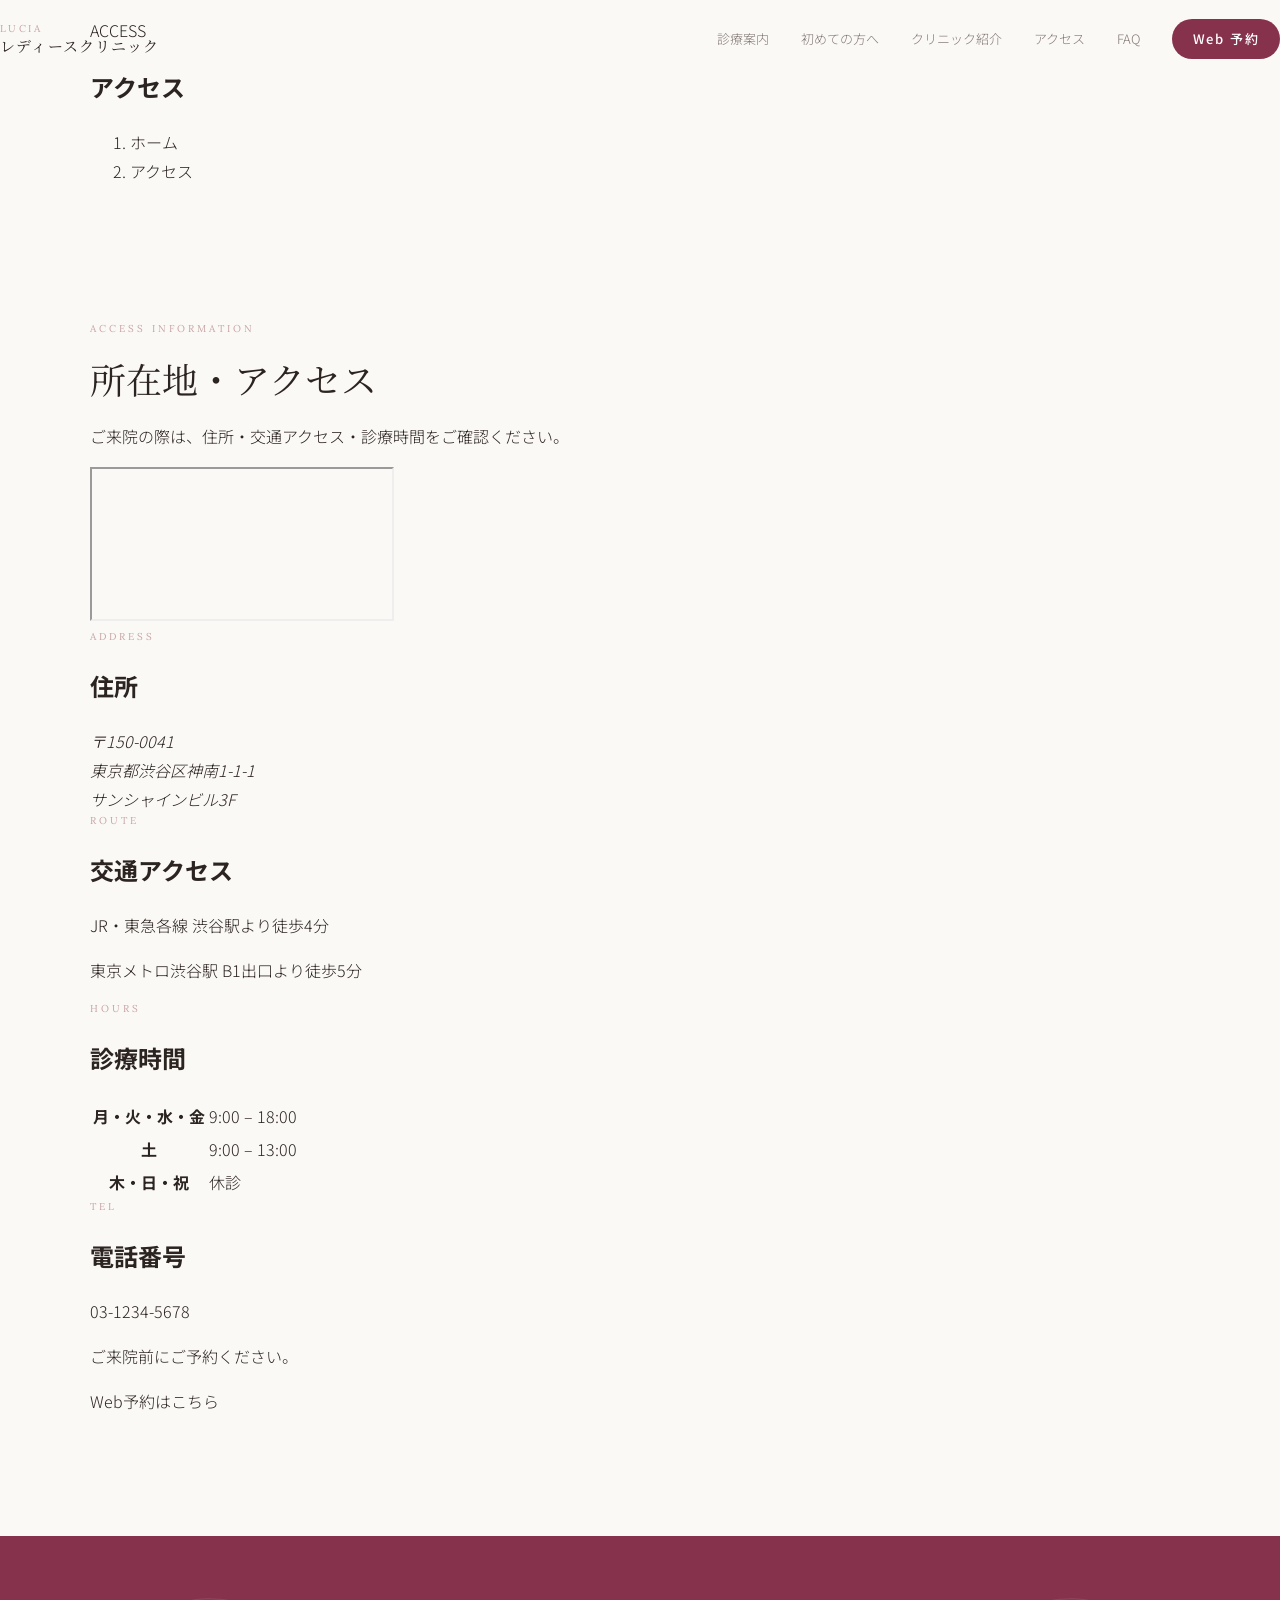
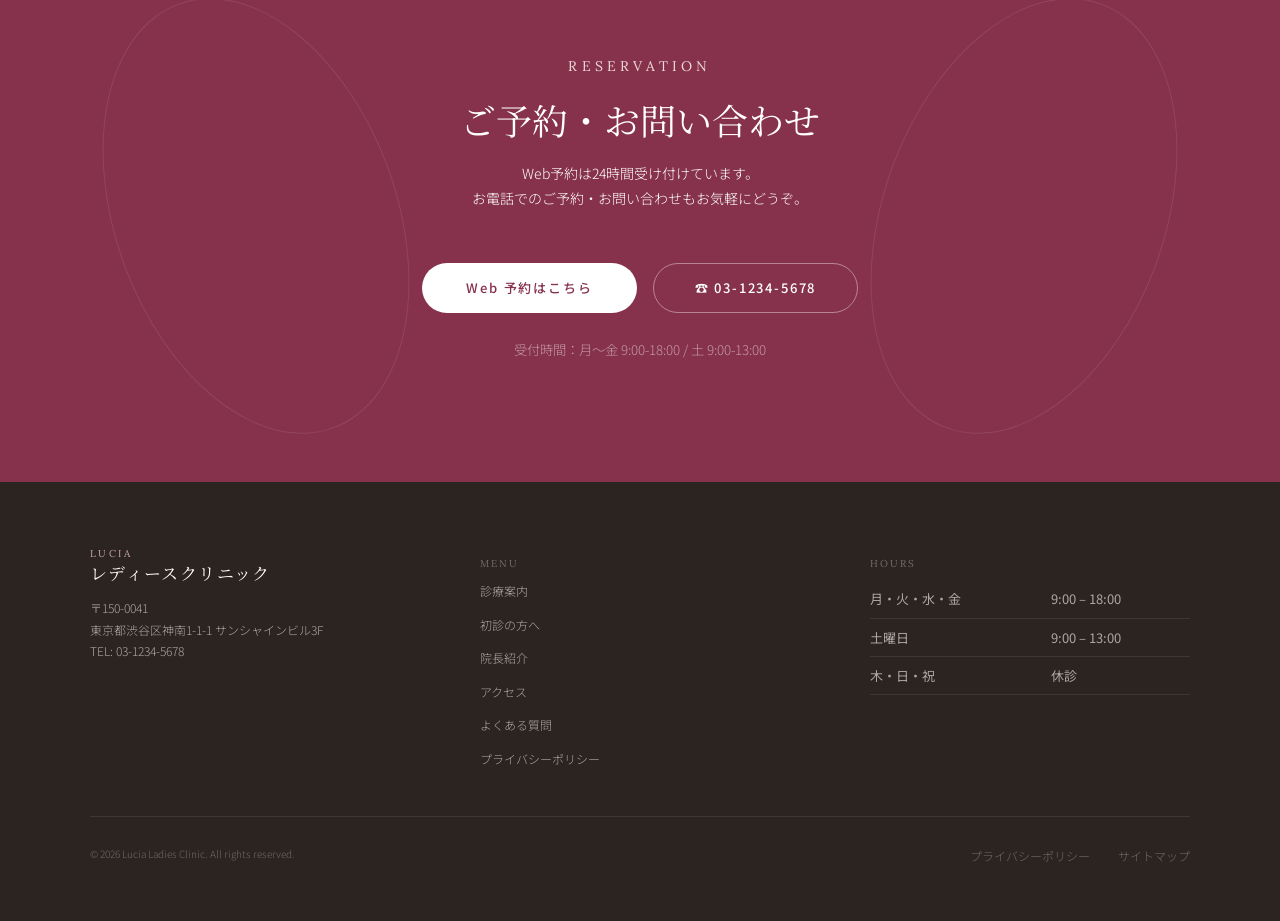
==== access.html @ c723f199 "Add files via upload" ====
<!doctype html>
<html lang="ja">
    <head>
        <meta charset="UTF-8" />
        <meta name="viewport" content="width=device-width, initial-scale=1.0" />
        <meta name="description" content="ルシア レディースクリニックの住所、交通アクセス、診療時間、電話番号のご案内です。" />
        <title>アクセス | ルシア レディースクリニック</title>
        <link rel="preconnect" href="https://fonts.googleapis.com" />
        <link rel="preconnect" href="https://fonts.gstatic.com" crossorigin />
        <link href="https://fonts.googleapis.com/css2?family=Lora:wght@400;600&family=Noto+Sans+JP:wght@300;400;500&family=Noto+Serif+JP:wght@400;600&display=swap" rel="stylesheet" />
        <link rel="stylesheet" href="assets/css/style.css" />
        <script src="assets/js/main.js" defer></script>
    </head>
    <body>
        <header class="header" id="header">
            <div class="header__inner">
                <a class="logo" href="index.html" aria-label="ルシア レディースクリニック ホーム">
                    <span class="logo__en">LUCIA</span>
                    <span class="logo__ja">レディースクリニック</span>
                </a>
                <nav class="global-nav" id="global-nav" aria-label="メインナビゲーション">
                    <a class="global-nav__link" href="services.html">診療案内</a>
                    <a class="global-nav__link" href="first-visit.html">初めての方へ</a>
                    <a class="global-nav__link" href="clinic.html">クリニック紹介</a>
                    <a class="global-nav__link" href="access.html" aria-current="page">アクセス</a>
                    <a class="global-nav__link" href="index.html#faq">FAQ</a>
                    <a class="global-nav__reservation button button--small" href="index.html#reservation">Web 予約</a>
                </nav>
                <button class="menu-button" type="button" aria-controls="global-nav" aria-expanded="false" aria-label="メニューを開く">
                    <span class="menu-button__line"></span>
                    <span class="menu-button__line"></span>
                    <span class="menu-button__line"></span>
                </button>
            </div>
        </header>

        <main>
            <section class="page-kv">
                <div class="page-kv__inner container">
                    <p class="page-kv__en">ACCESS</p>
                    <span class="page-kv__line" aria-hidden="true"></span>
                    <h1 class="page-kv__title">アクセス</h1>
                </div>
                <div class="container">
                    <nav class="breadcrumb page-kv__breadcrumb" aria-label="パンくずリスト">
                        <ol class="breadcrumb__list">
                            <li class="breadcrumb__item"><a class="breadcrumb__link" href="index.html">ホーム</a></li>
                            <li class="breadcrumb__item" aria-current="page">アクセス</li>
                        </ol>
                    </nav>
                </div>
            </section>

            <section class="section">
                <div class="container">
                    <div class="access-page__intro reveal">
                        <p class="eyebrow">ACCESS INFORMATION</p>
                        <h2 class="section-title">所在地・アクセス</h2>
                        <p class="access-page__lead">ご来院の際は、住所・交通アクセス・診療時間をご確認ください。</p>
                    </div>

                    <div class="access-page__map reveal">
                        <iframe class="access-page__frame" title="ルシア レディースクリニック周辺地図" src="https://www.openstreetmap.org/export/embed.html?bbox=139.695%2C35.658%2C139.712%2C35.668&amp;layer=mapnik&amp;marker=35.663%2C139.703" loading="lazy"></iframe>
                    </div>

                    <div class="access-page__details">
                        <section class="access-page__block access-page__address-block">
                            <p class="eyebrow">ADDRESS</p>
                            <h2 class="access-page__heading">住所</h2>
                            <address class="access-page__address">〒150-0041<br />東京都渋谷区神南1-1-1<br />サンシャインビル3F</address>
                        </section>

                        <section class="access-page__block access-page__route-block">
                            <p class="eyebrow">ROUTE</p>
                            <h2 class="access-page__heading">交通アクセス</h2>
                            <p class="access-page__text">JR・東急各線 渋谷駅より徒歩4分</p>
                            <p class="access-page__text">東京メトロ渋谷駅 B1出口より徒歩5分</p>
                        </section>

                        <section class="access-page__block access-page__hours-block">
                            <p class="eyebrow">HOURS</p>
                            <h2 class="access-page__heading">診療時間</h2>
                            <table class="access-page__hours-table">
                                <tbody>
                                    <tr class="access-page__hours-row">
                                        <th class="access-page__hours-label" scope="row">月・火・水・金</th>
                                        <td class="access-page__hours-time">9:00 – 18:00</td>
                                    </tr>
                                    <tr class="access-page__hours-row">
                                        <th class="access-page__hours-label" scope="row">土</th>
                                        <td class="access-page__hours-time">9:00 – 13:00</td>
                                    </tr>
                                    <tr class="access-page__hours-row">
                                        <th class="access-page__hours-label" scope="row">木・日・祝</th>
                                        <td class="access-page__hours-time access-page__hours-time--closed">休診</td>
                                    </tr>
                                </tbody>
                            </table>
                        </section>

                        <section class="access-page__block access-page__tel-block">
                            <p class="eyebrow">TEL</p>
                            <h2 class="access-page__heading">電話番号</h2>
                            <a class="access-page__tel-link" href="tel:0312345678">03-1234-5678</a>
                        </section>
                    </div>

                    <div class="access-page__reserve">
                        <p class="access-page__reserve-text">ご来院前にご予約ください。</p>
                        <a class="access-page__reserve-link" href="index.html#reservation">Web予約はこちら</a>
                    </div>
                </div>
            </section>

            <section class="reservation section" id="reservation">
                <div class="container">
                    <p class="eyebrow">RESERVATION</p>
                    <h2 class="section-title">ご予約・お問い合わせ</h2>
                    <p>Web予約は24時間受け付けています。<br />お電話でのご予約・お問い合わせもお気軽にどうぞ。</p>
                    <div>
                        <a class="button button--white" href="#">Web 予約はこちら</a>
                        <a class="button button--ghost" href="tel:0312345678">☎ 03-1234-5678</a>
                    </div>
                    <small>受付時間：月〜金 9:00-18:00 / 土 9:00-13:00</small>
                </div>
            </section>
        </main>

        <footer class="footer">
            <div class="container footer__grid">
                <div>
                    <a class="logo logo--footer" href="index.html"><span class="logo__en">LUCIA</span><span class="logo__ja">レディースクリニック</span></a>
                    <p>〒150-0041<br />東京都渋谷区神南1-1-1 サンシャインビル3F<br />TEL: 03-1234-5678</p>
                </div>
                <div>
                    <p class="footer__label">MENU</p>
                    <nav>
                        <a href="services.html">診療案内</a>
                        <a href="index.html#first-visit">初診の方へ</a>
                        <a href="index.html#doctor">院長紹介</a>
                        <a href="index.html#access">アクセス</a>
                        <a href="index.html#faq">よくある質問</a>
                        <a href="#">プライバシーポリシー</a>
                    </nav>
                </div>
                <div>
                    <p class="footer__label">HOURS</p>
                    <table>
                        <tr>
                            <th>月・火・水・金</th>
                            <td>9:00 – 18:00</td>
                        </tr>
                        <tr>
                            <th>土曜日</th>
                            <td>9:00 – 13:00</td>
                        </tr>
                        <tr>
                            <th>木・日・祝</th>
                            <td>休診</td>
                        </tr>
                    </table>
                </div>
            </div>
            <div class="container footer__bottom">
                <small>© 2026 Lucia Ladies Clinic. All rights reserved.</small>
                <div>
                    <a href="#">プライバシーポリシー</a>
                    <a href="#">サイトマップ</a>
                </div>
            </div>
        </footer>
        <a class="mobile-reservation" href="index.html#reservation">Web 予約する</a>
    </body>
</html>
---- assets/css/style.css ----
@charset "UTF-8";
* {
    box-sizing: border-box;
}

html {
    scroll-behavior: smooth;
    scroll-padding-top: 80px;
}

body {
    margin: 0;
    background: #faf9f6;
    color: #2c2421;
    font-family: "Noto Sans JP", sans-serif;
    font-weight: 300;
    line-height: 1.8;
    -webkit-font-smoothing: antialiased;
}

body.menu-open {
    overflow: hidden;
}

a {
    color: inherit;
    text-decoration: none;
}

img {
    display: block;
    max-width: 100%;
}

button {
    font: inherit;
}

.container {
    width: min(1100px, 100% - 48px);
    margin: auto;
}

.container--narrow {
    max-width: 720px;
}

.section {
    padding: 120px 0;
}

.section--ivory {
    background: #f2ede4;
}

.section--pink {
    background: #edd9d9;
}

.eyebrow {
    margin: 0 0 16px;
    color: #c9a4a4;
    font:
        400 10px/1.5 Lora,
        serif;
    letter-spacing: 0.3em;
}

.section-title {
    margin: 0;
    font:
        400 36px/1.5 "Noto Serif JP",
        serif;
}

.section-title--small {
    font-size: 22px;
}

.section-heading {
    text-align: center;
    margin-bottom: 64px;
}

.section-heading > p:last-child {
    margin: 14px 0 0;
    color: #837874;
    font-size: 14px;
}

.divider {
    display: block;
    width: 40px;
    height: 1px;
    margin: 25px 0;
    background: #c9a4a4;
}

.button {
    display: inline-flex;
    min-width: 136px;
    min-height: 50px;
    align-items: center;
    justify-content: center;
    border-radius: 999px;
    background: #87324d;
    color: #fff;
    font-size: 13px;
    font-weight: 500;
    letter-spacing: 0.14em;
    transition: 0.3s;
}

.button:hover {
    transform: translateY(-2px);
    filter: brightness(0.9);
}

.button--small {
    min-width: 108px;
    min-height: 40px;
}

.button--outline {
    border: 1px solid #aaa;
    background: rgba(250, 249, 246, 0.72);
    color: #2c2421;
}

.reveal {
    opacity: 0;
    transform: translateY(30px);
    transition:
        opacity 0.8s,
        transform 0.8s;
}

.reveal.is-visible {
    opacity: 1;
    transform: none;
}

.header {
    position: fixed;
    z-index: 100;
    top: 0;
    width: 100%;
    transition: 0.35s;
}

.header.is-scrolled {
    background: rgba(250, 249, 246, 0.96);
    box-shadow: 0 2px 20px rgba(44, 36, 33, 0.0705882353);
}

.header__inner {
    height: 78px;
    display: flex;
    align-items: center;
    justify-content: space-between;
}

.logo {
    display: flex;
    flex-direction: column;
    line-height: 1.2;
}

.logo__en {
    color: #c9a4a4;
    font:
        10px Lora,
        serif;
    letter-spacing: 0.24em;
}

.logo__ja {
    font:
        15px "Noto Serif JP",
        serif;
    letter-spacing: 0.08em;
}

.global-nav {
    display: flex;
    align-items: center;
    gap: 32px;
    font-size: 13px;
    color: #837874;
}

.global-nav > a:not(.button) {
    position: relative;
}

.global-nav > a:not(.button):after {
    content: "";
    position: absolute;
    left: 0;
    bottom: -5px;
    width: 0;
    height: 1px;
    background: #c9a4a4;
    transition: 0.3s;
}

.global-nav > a:hover:after {
    width: 100%;
}

.menu-button {
    display: none;
    border: 0;
    background: none;
    padding: 10px;
}

.menu-button span {
    display: block;
    width: 20px;
    height: 1px;
    margin: 5px;
    background: #2c2421;
    transition: 0.3s;
}

.hero {
    position: relative;
    height: 100vh;
    min-height: 690px;
    overflow: hidden;
}

.hero__image,
.hero__image img,
.hero__shade {
    position: absolute;
    inset: 0;
    width: 100%;
    height: 100%;
}

.hero__image img {
    object-fit: cover;
}

.hero__shade {
    background: linear-gradient(
        105deg,
        rgba(250, 249, 246, 0.98) 0,
        rgba(250, 249, 246, 0.91) 29%,
        rgba(250, 249, 246, 0.5) 58%,
        transparent 80%
    );
}

.hero__content {
    position: relative;
    height: 100%;
    display: flex;
    flex-direction: column;
    justify-content: center;
    align-items: flex-start;
}

.hero h1 {
    margin: 10px 0 24px;
    font:
        400 50px/1.5 "Noto Serif JP",
        serif;
    letter-spacing: 0.04em;
}

.hero h1 em {
    color: #87324d;
    font-style: normal;
}

.hero__lead {
    color: #837874;
    font-size: 14px;
}

.hero__actions {
    display: flex;
    gap: 16px;
    margin-top: 38px;
}

.hero__scroll {
    position: absolute;
    bottom: 28px;
    left: 50%;
    font:
        9px Lora,
        serif;
    letter-spacing: 0.2em;
}

.hero__scroll span {
    display: block;
    width: 14px;
    height: 28px;
    margin: 8px auto 0;
    border: 1px solid #c9a4a4;
    border-radius: 10px;
}

.hero__scroll span:before {
    content: "";
    display: block;
    width: 3px;
    height: 6px;
    margin: 4px auto;
    background: #c9a4a4;
    border-radius: 4px;
    animation: scroll 1.8s infinite;
}

@keyframes scroll {
    50% {
        transform: translateY(10px);
    }
}
.news {
    padding: 48px 0;
    background: #f2ede4;
}

.news__inner {
    display: grid;
    grid-template-columns: 140px 1fr;
    gap: 40px;
}

.news__list {
    margin: 0;
    padding: 0;
    list-style: none;
}

.news__list li {
    display: grid;
    grid-template-columns: 70px 72px 1fr;
    gap: 12px;
    align-items: center;
    padding: 13px 0;
    border-bottom: 1px solid #ded8d0;
    font-size: 14px;
}

.news__list li:last-child {
    border: 0;
}

.news__list time {
    font: 11px Lora;
    color: #837874;
}

.news__list span {
    border: 1px solid #c9a4a4;
    border-radius: 20px;
    color: #c9a4a4;
    text-align: center;
    font-size: 11px;
}

.concept__grid,
.doctor__grid {
    display: grid;
    grid-template-columns: 1fr 1fr;
    gap: 80px;
    align-items: center;
}

.concept__visual {
    position: relative;
}

.concept__visual img {
    width: 100%;
    height: 520px;
    object-fit: cover;
    border-radius: 0 24px 24px 0;
}

.concept__visual > p {
    position: absolute;
    left: -30px;
    bottom: -18px;
    margin: 0;
    padding: 22px;
    background: #fff;
    border-radius: 18px;
    box-shadow: 0 18px 35px rgba(44, 36, 33, 0.0862745098);
    font-family: "Noto Serif JP", serif;
}

.concept__body > p:not(.eyebrow):not(.concept__message),
.doctor__body > p {
    color: #837874;
    font-size: 14px;
    line-height: 2;
}

.concept__message {
    margin-top: 35px;
    color: #837874;
    font-size: 12px;
}

.card-grid {
    display: grid;
    grid-template-columns: repeat(3, 1fr);
    gap: 18px;
}

.concern-card,
.service-card {
    padding: 26px;
    border-radius: 16px;
    background: #fff;
}

.concern-card h3,
.service-card h3,
.feature-card h3 {
    margin: 0 0 8px;
    font:
        400 16px "Noto Serif JP",
        serif;
}

.concern-card h3:before {
    content: "•";
    margin-right: 16px;
    color: #c9a4a4;
}

.concern-card p,
.service-card p,
.feature-card p {
    margin: 0;
    color: #837874;
    font-size: 13px;
    line-height: 1.75;
}

.service-card {
    min-height: 250px;
    padding: 30px;
    background: #f2ede4;
    transition: 0.3s;
}

.service-card:hover {
    transform: translateY(-6px);
    box-shadow: 0 16px 35px rgba(44, 36, 33, 0.0705882353);
}

.service-card > b {
    display: block;
    margin-bottom: 20px;
    color: #c9a4a4;
    font-size: 30px;
    font-weight: 400;
}

.service-card a {
    display: inline-block;
    margin-top: 18px;
    color: #c9a4a4;
    font-size: 13px;
}

.steps {
    display: grid;
    grid-template-columns: repeat(4, 1fr);
    gap: 24px;
    padding: 0;
    list-style: none;
    text-align: center;
}

.steps li {
    position: relative;
}

.steps li:not(:last-child):after {
    content: "";
    position: absolute;
    top: 48px;
    left: 66%;
    width: 75%;
    height: 1px;
    background: #d7bebe;
}

.steps span {
    position: relative;
    z-index: 1;
    display: flex;
    width: 96px;
    height: 96px;
    margin: auto;
    border-radius: 50%;
    background: #fff;
    box-shadow: 0 10px 25px rgba(125, 51, 73, 0.062745098);
    align-items: center;
    justify-content: center;
    flex-direction: column;
    font:
        24px Lora,
        serif;
}

.steps span small {
    color: #c9a4a4;
    font-size: 10px;
    letter-spacing: 0.2em;
}

.steps h3 {
    font:
        400 16px "Noto Serif JP",
        serif;
}

.steps p {
    color: #837874;
    font-size: 12px;
}

.belongings {
    margin-top: 54px;
    padding: 28px 32px;
    border-radius: 16px;
    background: #fff;
}

.belongings h3 {
    font:
        400 15px "Noto Serif JP",
        serif;
}

.belongings ul {
    display: grid;
    grid-template-columns: repeat(3, 1fr);
    padding: 0;
    list-style: none;
    color: #837874;
    font-size: 13px;
}

.belongings li:before {
    content: "•";
    margin-right: 8px;
    color: #91aa7d;
}

.doctor__grid {
    grid-template-columns: 1fr 1fr;
}

.doctor__visual {
    position: relative;
}

.doctor__visual:after {
    content: "";
    position: absolute;
    z-index: -1;
    right: -16px;
    bottom: -16px;
    width: 95px;
    height: 95px;
    background: #d0dac8;
    border-radius: 16px;
}

.doctor__visual img {
    width: 100%;
    height: 610px;
    object-fit: cover;
    object-position: center;
    border-radius: 22px;
}

.doctor__name {
    margin-top: 34px !important;
    color: #2c2421 !important;
    font-family: "Noto Serif JP", serif;
}

.doctor__name small {
    display: block;
    margin-top: 5px;
    color: #837874;
    font:
        11px/1.8 "Noto Sans JP",
        sans-serif;
}

.features__grid {
    display: grid;
    grid-template-columns: repeat(4, 1fr);
    gap: 20px;
}

.feature-card {
    padding: 28px 26px;
    border-radius: 16px;
}

.feature-card--1 {
    background: #edd9d9;
}

.feature-card--2 {
    background: #d0dac8;
}

.feature-card--3 {
    background: #f5f1e9;
}

.feature-card--4 {
    background: #e4e1dc;
}

.feature-card > b {
    display: flex;
    width: 48px;
    height: 48px;
    margin-bottom: 18px;
    align-items: center;
    justify-content: center;
    border-radius: 12px;
    background: #fff;
    color: #7a5c50;
    font-size: 30px;
}

.gallery {
    display: grid;
    grid-template-columns: repeat(3, 1fr);
    gap: 12px;
    margin-top: 48px;
}

.gallery img {
    width: 100%;
    height: 180px;
    object-fit: cover;
    border-radius: 16px;
}

.access__grid {
    display: grid;
    grid-template-columns: 3fr 2fr;
    gap: 50px;
}

.access iframe {
    width: 100%;
    height: 410px;
    border: 0;
    border-radius: 16px;
}

.access dl {
    margin: 0;
}

.access dt {
    margin: 0 0 6px;
    color: #c9a4a4;
    font:
        10px Lora,
        serif;
    letter-spacing: 0.24em;
}

.access dd {
    margin: 0 0 24px;
    font:
        14px/1.7 "Noto Serif JP",
        serif;
}

.access table,
.footer table {
    width: 100%;
    border-collapse: collapse;
}

.access th,
.access td,
.footer th,
.footer td {
    padding: 7px 0;
    border-bottom: 1px solid #ded8d0;
    text-align: left;
    font-weight: 400;
}

.faq__list {
    display: grid;
    gap: 12px;
}

.faq-item {
    overflow: hidden;
    border-radius: 15px;
    background: #fff;
}

.faq-item h3 {
    margin: 0;
}

.faq-item button {
    width: 100%;
    padding: 22px 24px;
    border: 0;
    background: none;
    display: flex;
    justify-content: space-between;
    text-align: left;
    cursor: pointer;
    font:
        400 15px "Noto Serif JP",
        serif;
}

.faq-item button i,
.faq-item__answer i {
    margin-right: 18px;
    color: #c9a4a4;
    font:
        11px Lora,
        serif;
}

.faq-item button[aria-expanded="true"] b {
    transform: rotate(180deg);
}

.faq-item__answer p {
    margin: 0;
    padding: 0 24px 22px;
    color: #837874;
    font-size: 13px;
}

.reservation {
    position: relative;
    overflow: hidden;
    background: #87324d;
    color: #fff;
    text-align: center;
}

.reservation:before,
.reservation:after {
    content: "";
    position: absolute;
    width: 280px;
    height: 450px;
    border: 1px solid rgba(255, 255, 255, 0.0941176471);
    border-radius: 50%;
    transform: rotate(-20deg);
    left: 9%;
    top: 10%;
}

.reservation:after {
    left: auto;
    right: 9%;
    transform: rotate(20deg);
}

.reservation .eyebrow {
    color: #edd9d9;
}

.reservation p {
    font-size: 14px;
}

.reservation .button {
    margin: 38px 6px 25px;
}

.button--white {
    background: #fff;
    color: #87324d;
    min-width: 215px;
}

.button--ghost {
    border: 1px solid rgba(255, 255, 255, 0.4);
    background: transparent;
    min-width: 205px;
}

.reservation small {
    display: block;
    color: rgba(255, 255, 255, 0.5019607843);
}

.footer {
    padding: 65px 0 0;
    background: #2c2421;
    color: rgba(255, 255, 255, 0.6);
    font-size: 12px;
}

.logo--footer .logo__ja {
    color: #fff;
    font-size: 17px;
}

.footer__grid {
    display: grid;
    grid-template-columns: 1fr 1fr 1fr;
    gap: 70px;
}

.footer__label {
    color: rgba(255, 255, 255, 0.3333333333);
    font:
        10px Lora,
        serif;
    letter-spacing: 0.2em;
}

.footer nav {
    display: flex;
    flex-direction: column;
    gap: 12px;
}

.footer table {
    font-size: 13px;
}

.footer th,
.footer td {
    border-color: rgba(255, 255, 255, 0.0823529412);
}

.footer__bottom {
    display: flex;
    margin-top: 46px;
    padding: 28px 0 55px;
    border-top: 1px solid rgba(255, 255, 255, 0.0823529412);
    justify-content: space-between;
    color: rgba(255, 255, 255, 0.3137254902);
}

.footer__bottom a {
    margin-left: 25px;
}

.mobile-reservation {
    display: none;
}

@media (max-width: 767px) {
    html {
        scroll-padding-top: 48px;
    }
    .container {
        width: calc(100% - 34px);
    }
    .section {
        padding: 72px 0;
    }
    .section-title {
        font-size: 25px;
    }
    .section-heading {
        margin-bottom: 42px;
    }
    .section-heading > p:last-child {
        font-size: 12px;
    }
    .header {
        background: rgba(250, 249, 246, 0.96);
    }
    .header__inner {
        width: 100%;
        height: 48px;
        padding: 0 17px;
    }
    .logo__en {
        font-size: 7px;
    }
    .logo__ja {
        font-size: 12px;
    }
    .menu-button {
        display: block;
    }
    .menu-button[aria-expanded="true"] span:first-child {
        transform: translateY(6px) rotate(45deg);
    }
    .menu-button[aria-expanded="true"] span:nth-child(2) {
        opacity: 0;
    }
    .menu-button[aria-expanded="true"] span:last-child {
        transform: translateY(-6px) rotate(-45deg);
    }
    .global-nav {
        position: fixed;
        inset: 48px 0 0;
        display: flex;
        padding: 25px;
        background: #faf9f6;
        flex-direction: column;
        align-items: stretch;
        gap: 0;
        transform: translateX(100%);
        transition: 0.35s;
    }
    .global-nav.is-open {
        transform: none;
    }
    .global-nav a {
        padding: 13px;
        border-bottom: 1px solid #eee;
    }
    .global-nav .button {
        margin-top: 15px;
    }
    .hero {
        height: 584px;
        min-height: 0;
    }
    .hero__image img {
        object-position: 57% center;
    }
    .hero__shade {
        background: linear-gradient(
            100deg,
            rgba(250, 249, 246, 0.84),
            rgba(250, 249, 246, 0.05)
        );
    }
    .hero__content {
        padding-top: 65px;
        justify-content: center;
    }
    .hero .eyebrow {
        font-size: 8px;
        white-space: nowrap;
    }
    .hero h1 {
        margin: 9px 0 35px;
        font-size: 27px;
        line-height: 1.5;
    }
    .hero__lead {
        max-width: 220px;
        font-size: 10px;
    }
    .hero__actions {
        gap: 10px;
        margin-top: 28px;
    }
    .hero__actions .button {
        min-width: 100px;
        min-height: 40px;
        font-size: 11px;
    }
    .hero__scroll {
        bottom: 10px;
    }
    .news {
        padding: 0 0 40px;
    }
    .news__inner {
        display: block;
        width: 100%;
        padding: 10px 18px 0;
    }
    .news .eyebrow {
        display: none;
    }
    .news__list li {
        grid-template-columns: 1fr;
        gap: 4px;
        padding: 12px 0;
    }
    .news__list span {
        width: 100%;
        text-align: left;
        padding-left: 10px;
    }
    .news__list a {
        font-size: 11px;
    }
    .concept__grid,
    .doctor__grid {
        display: flex;
        gap: 48px;
        flex-direction: column;
    }
    .concept__visual img {
        height: 270px;
        border-radius: 0 16px 16px 0;
    }
    .concept__visual > p {
        left: -12px;
        bottom: -18px;
        padding: 15px;
        font-size: 11px;
    }
    .concept__body > p:not(.eyebrow):not(.concept__message),
    .doctor__body > p {
        font-size: 11px;
    }
    .card-grid,
    .features__grid {
        grid-template-columns: 1fr;
    }
    .concern-card {
        padding: 22px 20px;
    }
    .concern-card h3 {
        font-size: 14px;
    }
    .concern-card p,
    .service-card p,
    .feature-card p {
        font-size: 11px;
    }
    .service-card {
        min-height: 0;
        padding: 28px 22px;
    }
    .steps {
        grid-template-columns: 1fr;
        gap: 36px;
    }
    .steps li:not(:last-child):after {
        display: none;
    }
    .belongings {
        padding: 20px;
    }
    .belongings ul {
        display: block;
    }
    .belongings li {
        margin: 8px 0;
    }
    .doctor__grid {
        flex-direction: column-reverse;
    }
    .doctor__visual img {
        height: 330px;
        object-position: center 15%;
    }
    .doctor__visual:after {
        right: -8px;
        bottom: -8px;
        width: 65px;
        height: 65px;
    }
    .feature-card {
        padding: 22px;
    }
    .gallery {
        gap: 8px;
    }
    .gallery img {
        height: 56px;
        border-radius: 10px;
    }
    .access__grid {
        grid-template-columns: 1fr;
        gap: 26px;
    }
    .access iframe {
        height: 180px;
    }
    .access dd {
        font-size: 12px;
    }
    .faq-item button {
        padding: 16px;
        font-size: 11px;
    }
    .reservation {
        padding: 70px 0;
    }
    .reservation .section-title {
        font-size: 24px;
    }
    .reservation p {
        font-size: 11px;
    }
    .reservation .button {
        display: flex;
        width: 100%;
        margin: 10px 0;
    }
    .reservation small {
        margin-top: 20px;
        font-size: 9px;
    }
    .footer {
        padding-top: 45px;
    }
    .footer__grid {
        grid-template-columns: 1fr;
        gap: 28px;
    }
    .footer__bottom {
        align-items: center;
        flex-direction: column;
        text-align: center;
        padding-bottom: 70px;
    }
    .footer__bottom a {
        margin: 0 8px;
    }
    .mobile-reservation {
        position: fixed;
        z-index: 120;
        bottom: 0;
        left: 0;
        right: 0;
        display: flex;
        height: 38px;
        align-items: center;
        justify-content: center;
        background: #87324d;
        color: #fff;
        font-size: 11px;
        font-weight: 500;
        letter-spacing: 0.16em;
    }
}
@media (prefers-reduced-motion: reduce) {
    html {
        scroll-behavior: auto;
    }
    .reveal {
        opacity: 1;
        transform: none;
        transition: none;
    }
    * {
        animation: none !important;
    }
} /*# sourceMappingURL=style.css.map */
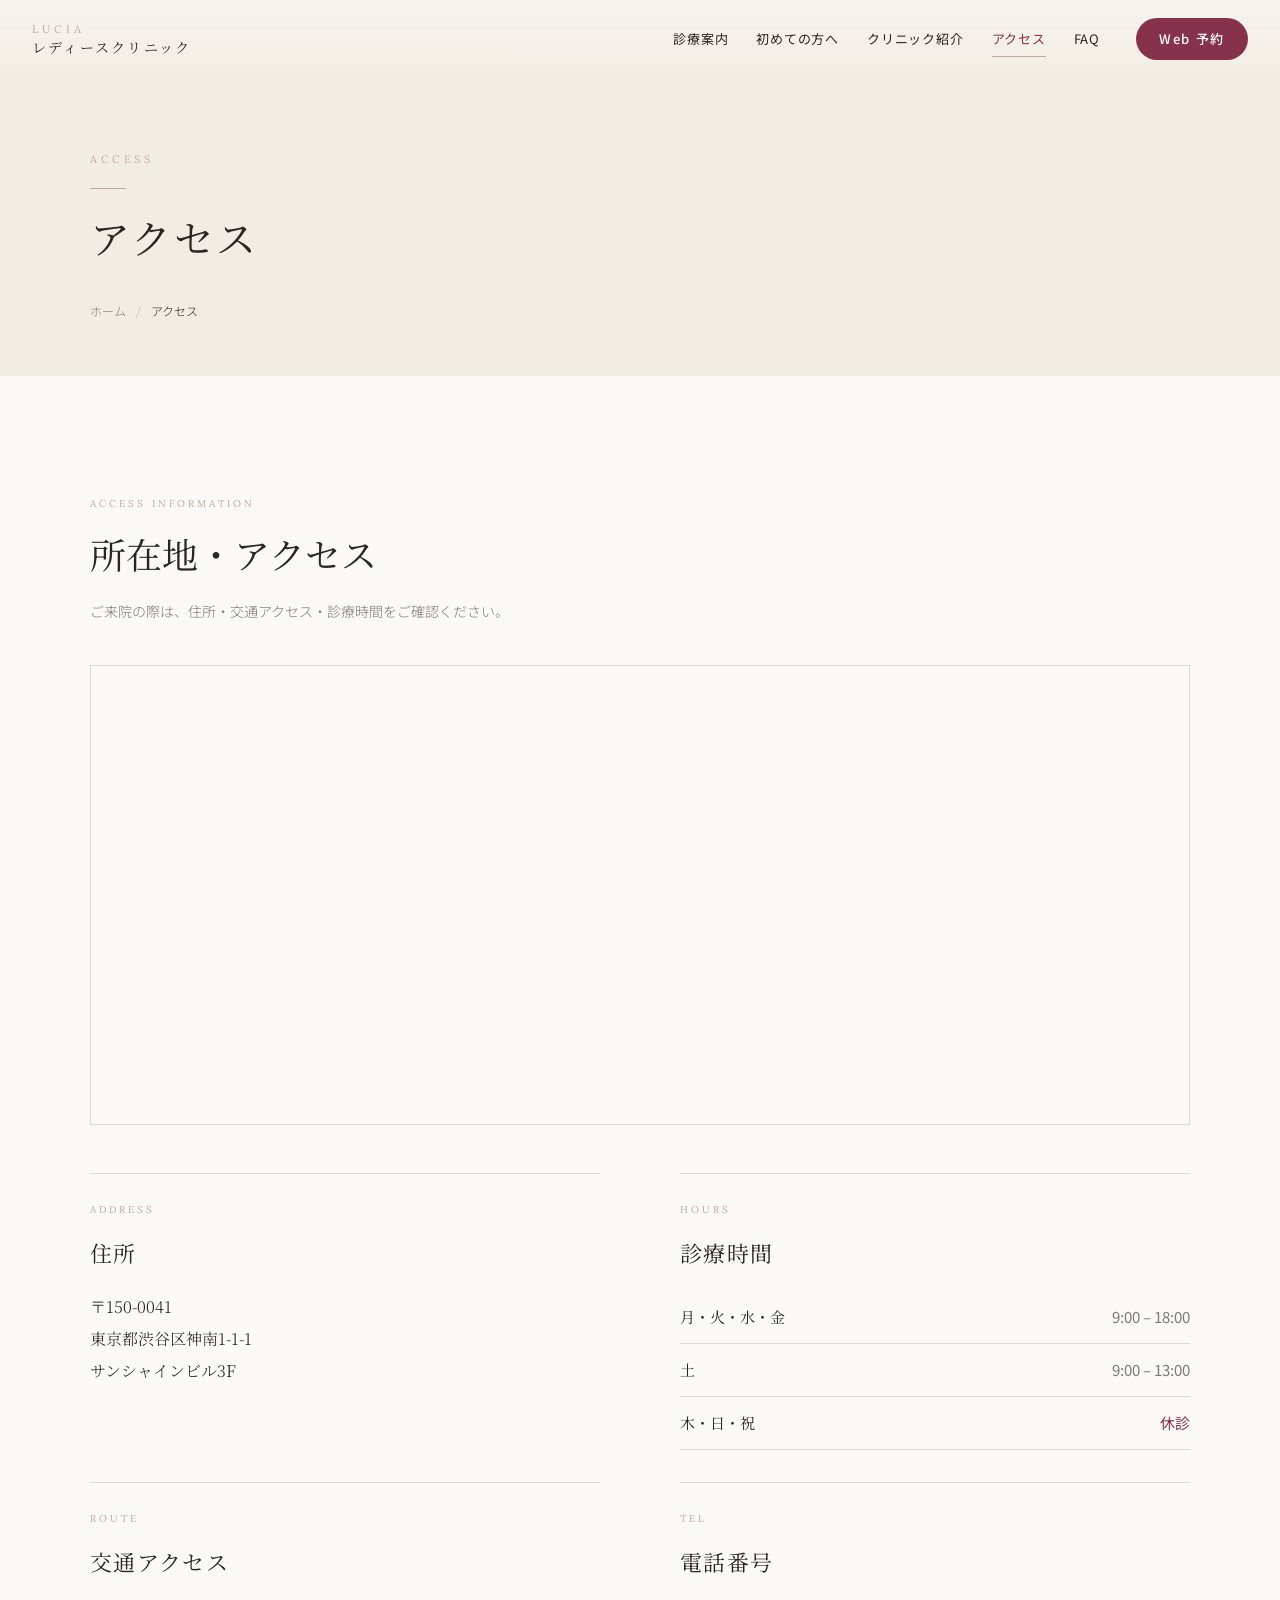
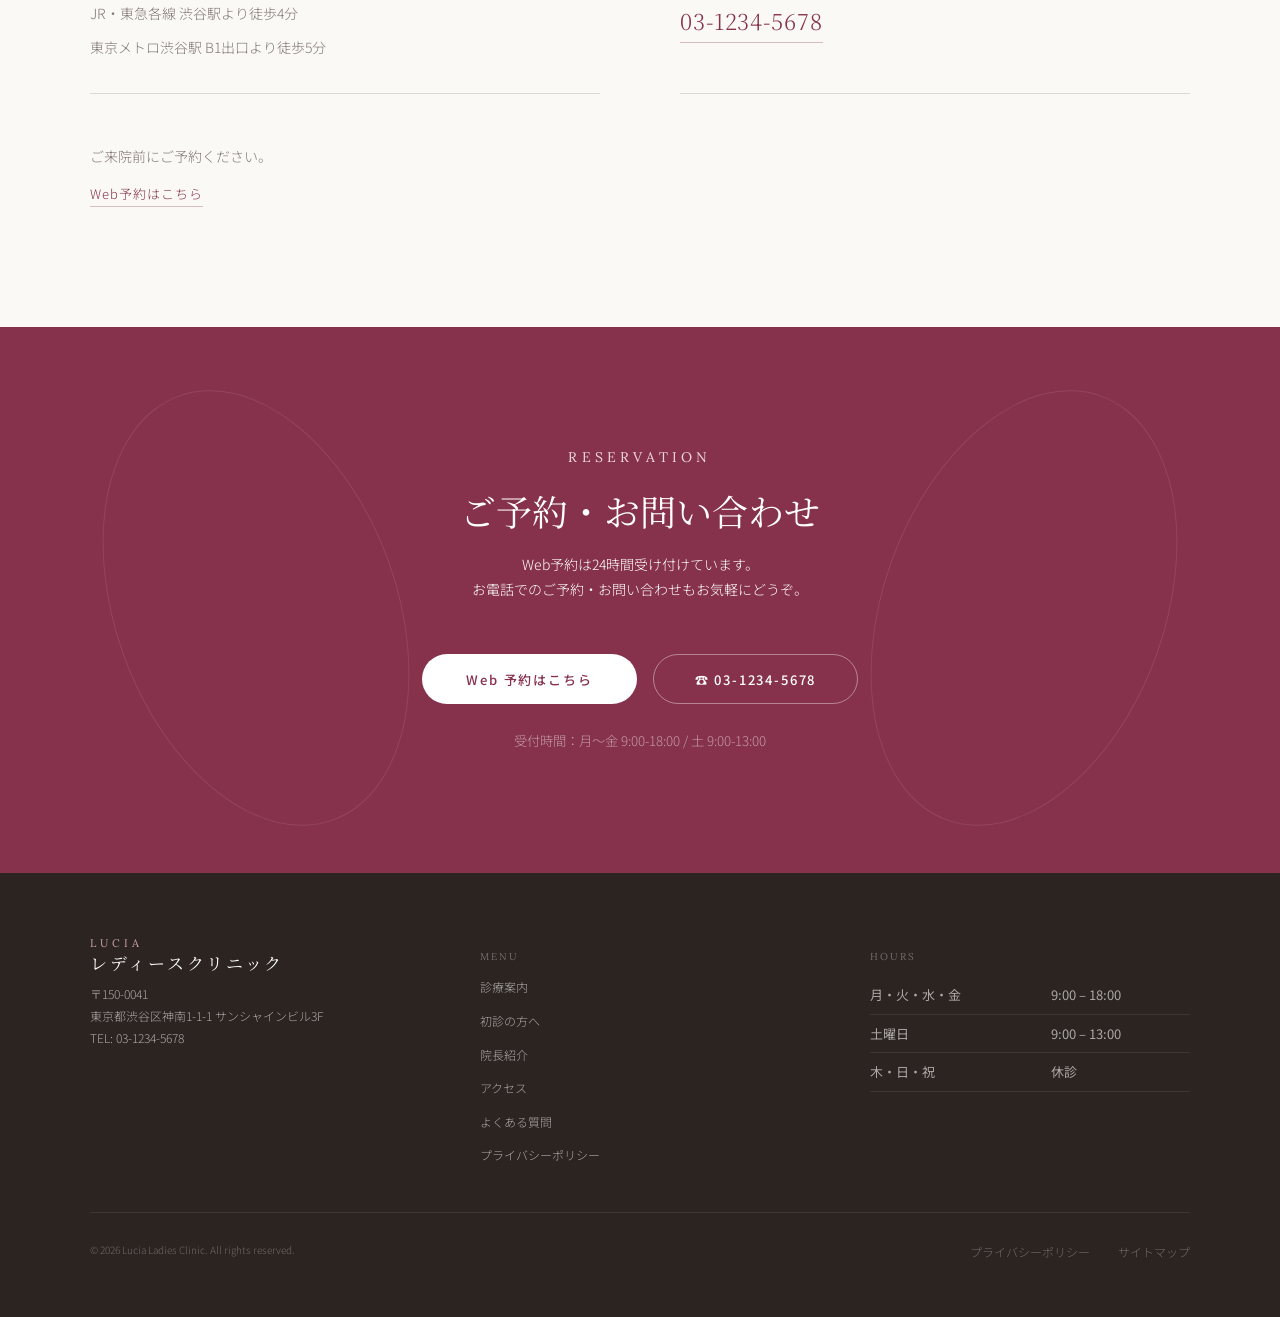
==== commit 172ffa57: "fix: unify navigation and footer page links" ====
--- a/access.html
+++ b/access.html
@@ -23,7 +23,7 @@
                     <a class="global-nav__link" href="first-visit.html">初めての方へ</a>
                     <a class="global-nav__link" href="clinic.html">クリニック紹介</a>
                     <a class="global-nav__link" href="access.html" aria-current="page">アクセス</a>
-                    <a class="global-nav__link" href="index.html#faq">FAQ</a>
+                    <a class="global-nav__link" href="faq.html">FAQ</a>
                     <a class="global-nav__reservation button button--small" href="index.html#reservation">Web 予約</a>
                 </nav>
                 <button class="menu-button" type="button" aria-controls="global-nav" aria-expanded="false" aria-label="メニューを開く">
@@ -136,10 +136,10 @@
                     <p class="footer__label">MENU</p>
                     <nav>
                         <a href="services.html">診療案内</a>
-                        <a href="index.html#first-visit">初診の方へ</a>
-                        <a href="index.html#doctor">院長紹介</a>
-                        <a href="index.html#access">アクセス</a>
-                        <a href="index.html#faq">よくある質問</a>
+                        <a href="first-visit.html">初診の方へ</a>
+                        <a href="clinic.html">院長紹介</a>
+                        <a href="access.html" aria-current="page">アクセス</a>
+                        <a href="faq.html">よくある質問</a>
                         <a href="#">プライバシーポリシー</a>
                     </nav>
                 </div>
--- a/assets/css/style.css
+++ b/assets/css/style.css
@@ -1,1161 +1,2574 @@
 @charset "UTF-8";
+:root {
+  --color-bg: #faf9f6;
+  --color-bg-ivory: #f2ede4;
+  --color-bg-pink: #edd9d9;
+  --color-bg-cream: #f5f1e9;
+  --color-bg-stone: #e4e1dc;
+  --color-sage: #d0dac8;
+  --color-text: #2c2421;
+  --color-text-light: #837874;
+  --color-taupe: #7a5c50;
+  --color-primary: #87324d;
+  --color-accent: #c9a4a4;
+  --color-green: #91aa7d;
+  --color-line-pink: #d7bebe;
+  --color-white: #fff;
+  --color-border: #ded8d0;
+  --color-outline: #aaa;
+  --color-bg-glass: rgba(250, 249, 246, 0.72);
+  --color-header-top: rgba(250, 249, 246, 0.55);
+  --color-header-scrolled: rgba(250, 249, 246, 0.86);
+  --color-header-solid: rgba(250, 249, 246, 0.96);
+  --color-header-line: rgba(222, 216, 208, 0.75);
+  --shadow-header: 0 1px 8px rgba(44, 36, 33, 0.05);
+  --shadow-cta: 0 6px 14px rgba(135, 50, 77, 0.16);
+  --shadow-card: 0 18px 35px rgba(44, 36, 33, 0.0862745098);
+  --shadow-service: 0 16px 35px rgba(44, 36, 33, 0.0705882353);
+  --shadow-step: 0 10px 25px rgba(125, 51, 73, 0.062745098);
+  --color-footer-text: rgba(255, 255, 255, 0.6);
+  --color-footer-muted: rgba(255, 255, 255, 0.3333333333);
+  --color-footer-line: rgba(255, 255, 255, 0.0823529412);
+  --color-footer-faint: rgba(255, 255, 255, 0.3137254902);
+  --color-reservation-ring: rgba(255, 255, 255, 0.0941176471);
+  --color-reservation-note: rgba(255, 255, 255, 0.5019607843);
+  --color-ghost-border: rgba(255, 255, 255, 0.4);
+}
+
 * {
-    box-sizing: border-box;
+  box-sizing: border-box;
 }
 
 html {
-    scroll-behavior: smooth;
-    scroll-padding-top: 80px;
+  scroll-behavior: smooth;
+  scroll-padding-top: 80px;
 }
 
 body {
-    margin: 0;
-    background: #faf9f6;
-    color: #2c2421;
-    font-family: "Noto Sans JP", sans-serif;
-    font-weight: 300;
-    line-height: 1.8;
-    -webkit-font-smoothing: antialiased;
+  margin: 0;
+  background: var(--color-bg);
+  color: var(--color-text);
+  font-family: "Noto Sans JP", sans-serif;
+  font-weight: 300;
+  line-height: 1.8;
+  -webkit-font-smoothing: antialiased;
 }
 
 body.menu-open {
-    overflow: hidden;
+  overflow: hidden;
 }
 
 a {
-    color: inherit;
-    text-decoration: none;
+  color: inherit;
+  text-decoration: none;
 }
 
 img {
-    display: block;
-    max-width: 100%;
+  display: block;
+  max-width: 100%;
 }
 
 button {
-    font: inherit;
+  font: inherit;
 }
 
 .container {
-    width: min(1100px, 100% - 48px);
-    margin: auto;
+  width: min(1100px, 100% - 48px);
+  margin: auto;
 }
 
 .container--narrow {
-    max-width: 720px;
+  max-width: 720px;
 }
 
 .section {
-    padding: 120px 0;
+  padding: 120px 0;
 }
 
 .section--ivory {
-    background: #f2ede4;
+  background: var(--color-bg-ivory);
 }
 
 .section--pink {
-    background: #edd9d9;
+  background: var(--color-bg-pink);
+}
+
+@media (max-width: 767px) {
+  .container {
+    width: calc(100% - 34px);
+  }
+  .section {
+    padding: 72px 0;
+  }
+}
+.reveal {
+  opacity: 0;
+  transform: translateY(30px);
+  transition: opacity 0.8s, transform 0.8s;
+}
+
+.reveal.is-visible {
+  opacity: 1;
+  transform: none;
+}
+
+@keyframes scroll {
+  50% {
+    transform: translateY(10px);
+  }
+}
+.button {
+  display: inline-flex;
+  min-width: 136px;
+  min-height: 50px;
+  align-items: center;
+  justify-content: center;
+  border-radius: 999px;
+  background: var(--color-primary);
+  color: var(--color-white);
+  font-size: 13px;
+  font-weight: 500;
+  letter-spacing: 0.14em;
+  transition: 0.3s;
+}
+
+.button:hover {
+  transform: translateY(-2px);
+  filter: brightness(0.9);
+}
+
+.button--small {
+  min-width: 108px;
+  min-height: 40px;
+}
+
+.button--outline {
+  border: 1px solid var(--color-outline);
+  background: var(--color-bg-glass);
+  color: var(--color-text);
+}
+
+.button--white {
+  background: var(--color-white);
+  color: var(--color-primary);
+  min-width: 215px;
+}
+
+.button--ghost {
+  border: 1px solid var(--color-ghost-border);
+  background: transparent;
+  min-width: 205px;
 }
 
 .eyebrow {
-    margin: 0 0 16px;
-    color: #c9a4a4;
-    font:
-        400 10px/1.5 Lora,
-        serif;
-    letter-spacing: 0.3em;
+  margin: 0 0 16px;
+  color: var(--color-accent);
+  font-family: Lora, serif;
+  font-size: 10px;
+  font-weight: 400;
+  line-height: 1.5;
+  letter-spacing: 0.3em;
 }
 
 .section-title {
-    margin: 0;
-    font:
-        400 36px/1.5 "Noto Serif JP",
-        serif;
+  margin: 0;
+  font-family: "Noto Serif JP", serif;
+  font-size: 36px;
+  font-weight: 400;
+  line-height: 1.5;
 }
 
 .section-title--small {
-    font-size: 22px;
+  font-size: 22px;
 }
 
 .section-heading {
-    text-align: center;
-    margin-bottom: 64px;
+  text-align: center;
+  margin-bottom: 64px;
 }
 
 .section-heading > p:last-child {
-    margin: 14px 0 0;
-    color: #837874;
+  margin: 14px 0 0;
+  color: var(--color-text-light);
+  font-size: 14px;
+}
+
+.divider {
+  display: block;
+  width: 40px;
+  height: 1px;
+  margin: 25px 0;
+  background: var(--color-accent);
+}
+
+.card-grid {
+  display: grid;
+  grid-template-columns: repeat(3, 1fr);
+  gap: 18px;
+}
+
+@media (max-width: 767px) {
+  .section-title {
+    font-size: 25px;
+  }
+  .section-heading {
+    margin-bottom: 42px;
+  }
+  .section-heading > p:last-child {
+    font-size: 12px;
+  }
+  .card-grid {
+    grid-template-columns: 1fr;
+  }
+}
+.page-kv {
+  padding: 150px 0 56px;
+  background: var(--color-bg-ivory);
+}
+
+.page-kv__en {
+  margin: 0;
+  color: var(--color-accent);
+  font-family: Lora, serif;
+  font-size: 11px;
+  font-weight: 400;
+  letter-spacing: 0.32em;
+}
+
+.page-kv__line {
+  display: block;
+  width: 36px;
+  height: 1px;
+  margin: 18px 0 20px;
+  background: var(--color-accent);
+}
+
+.page-kv__title {
+  margin: 0;
+  color: var(--color-text);
+  font-family: "Noto Serif JP", serif;
+  font-size: 40px;
+  font-weight: 400;
+  line-height: 1.4;
+  letter-spacing: 0.06em;
+}
+
+.page-kv__breadcrumb {
+  margin-top: 36px;
+}
+
+@media (max-width: 900px) {
+  .page-kv {
+    padding: 96px 0 40px;
+  }
+}
+@media (max-width: 767px) {
+  .page-kv__en {
+    font-size: 10px;
+  }
+  .page-kv__title {
+    font-size: 28px;
+  }
+  .page-kv__breadcrumb {
+    margin-top: 24px;
+  }
+}
+.breadcrumb__list {
+  display: flex;
+  flex-wrap: wrap;
+  align-items: center;
+  margin: 0;
+  padding: 0;
+  list-style: none;
+  color: var(--color-text-light);
+  font-size: 12px;
+  line-height: 1.6;
+}
+
+.breadcrumb__item {
+  display: flex;
+  align-items: center;
+}
+
+.breadcrumb__item:not(:last-child)::after {
+  content: "/";
+  margin: 0 10px;
+  color: var(--color-accent);
+}
+
+.breadcrumb__link:hover,
+.breadcrumb__link:focus-visible {
+  color: var(--color-primary);
+}
+
+.breadcrumb__link:focus-visible {
+  outline: 2px solid var(--color-accent);
+  outline-offset: 3px;
+}
+
+.breadcrumb__item[aria-current=page] {
+  color: var(--color-text);
+}
+
+.header {
+  position: fixed;
+  z-index: 100;
+  top: 0;
+  left: 0;
+  width: 100%;
+  border-bottom: 1px solid transparent;
+  background: transparent;
+  transition: box-shadow 0.4s ease, border-color 0.4s ease;
+}
+
+.header::before {
+  content: "";
+  position: absolute;
+  z-index: -1;
+  inset: 0;
+  background: linear-gradient(to bottom, var(--color-header-top), rgba(250, 249, 246, 0));
+  pointer-events: none;
+  transition: background 0.4s ease, backdrop-filter 0.4s ease;
+}
+
+.header.is-scrolled {
+  border-bottom-color: var(--color-header-line);
+  box-shadow: var(--shadow-header);
+}
+
+.header.is-scrolled::before {
+  background: var(--color-header-scrolled);
+  backdrop-filter: blur(14px);
+  -webkit-backdrop-filter: blur(14px);
+}
+
+.header__inner {
+  display: flex;
+  width: min(1220px, calc(100% - 64px));
+  height: 78px;
+  margin-inline: auto;
+  align-items: center;
+  justify-content: space-between;
+  gap: 32px;
+}
+
+.logo {
+  display: flex;
+  flex-direction: column;
+  flex-shrink: 0;
+  gap: 5px;
+  line-height: 1;
+}
+
+.logo:focus-visible {
+  outline: 2px solid var(--color-accent);
+  outline-offset: 4px;
+}
+
+.logo__en {
+  color: var(--color-accent);
+  font-family: Lora, serif;
+  font-size: 11px;
+  font-weight: 400;
+  letter-spacing: 0.36em;
+}
+
+.logo__ja {
+  color: var(--color-text);
+  font-family: "Noto Serif JP", serif;
+  font-size: 14px;
+  font-weight: 400;
+  letter-spacing: 0.16em;
+  white-space: nowrap;
+}
+
+.global-nav {
+  display: flex;
+  align-items: center;
+  gap: 28px;
+  font-size: 13px;
+  font-weight: 400;
+}
+
+.global-nav__link {
+  position: relative;
+  padding: 6px 0;
+  color: var(--color-text);
+  letter-spacing: 0.06em;
+  white-space: nowrap;
+}
+
+.global-nav__link::after {
+  content: "";
+  position: absolute;
+  left: 0;
+  bottom: 0;
+  width: 100%;
+  height: 1px;
+  background: var(--color-accent);
+  transform: scaleX(0);
+  transform-origin: left center;
+  transition: transform 0.35s ease;
+}
+
+.global-nav__link:hover::after,
+.global-nav__link:focus-visible::after,
+.global-nav__link[aria-current=page]::after {
+  transform: scaleX(1);
+}
+
+.global-nav__link[aria-current=page] {
+  color: var(--color-primary);
+}
+
+.global-nav__link:focus-visible {
+  outline: 2px solid var(--color-accent);
+  outline-offset: 4px;
+}
+
+.global-nav__reservation {
+  flex-shrink: 0;
+  min-width: 112px;
+  min-height: 42px;
+  margin-left: 8px;
+  padding: 0 22px;
+  letter-spacing: 0.12em;
+  white-space: nowrap;
+  transition: transform 0.35s ease, filter 0.35s ease, box-shadow 0.35s ease;
+}
+
+.global-nav__reservation:hover,
+.global-nav__reservation:focus-visible {
+  transform: translateY(-1px);
+  filter: brightness(1.06);
+  box-shadow: var(--shadow-cta);
+}
+
+.global-nav__reservation:focus-visible {
+  outline: 2px solid var(--color-accent);
+  outline-offset: 3px;
+}
+
+.menu-button {
+  display: none;
+  width: 44px;
+  height: 44px;
+  padding: 0;
+  border: 0;
+  background: none;
+  cursor: pointer;
+  flex-direction: column;
+  align-items: center;
+  justify-content: center;
+  gap: 5px;
+}
+
+.menu-button:focus-visible {
+  outline: 2px solid var(--color-accent);
+  outline-offset: 2px;
+}
+
+.menu-button__line {
+  display: block;
+  width: 20px;
+  height: 1px;
+  background: var(--color-text);
+  transition: transform 0.4s ease, opacity 0.4s ease;
+}
+
+.menu-button[aria-expanded=true] .menu-button__line:nth-child(1) {
+  transform: translateY(6px) rotate(45deg);
+}
+
+.menu-button[aria-expanded=true] .menu-button__line:nth-child(2) {
+  opacity: 0;
+}
+
+.menu-button[aria-expanded=true] .menu-button__line:nth-child(3) {
+  transform: translateY(-6px) rotate(-45deg);
+}
+
+.mobile-reservation {
+  display: none;
+}
+
+@media (max-width: 900px) {
+  html {
+    scroll-padding-top: calc(56px + env(safe-area-inset-top));
+  }
+  .header,
+  .header.is-scrolled {
+    border-bottom-color: var(--color-header-line);
+    box-shadow: none;
+  }
+  .header::before,
+  .header.is-scrolled::before {
+    background: var(--color-header-solid);
+    backdrop-filter: blur(12px);
+    -webkit-backdrop-filter: blur(12px);
+  }
+  .header__inner {
+    width: 100%;
+    height: calc(48px + env(safe-area-inset-top));
+    padding: env(safe-area-inset-top) 16px 0;
+  }
+  .logo {
+    gap: 3px;
+  }
+  .logo__en {
+    font-size: 8px;
+    letter-spacing: 0.28em;
+  }
+  .logo__ja {
+    font-size: 13px;
+    letter-spacing: 0.08em;
+  }
+  .menu-button {
+    display: flex;
+    flex-shrink: 0;
+  }
+  .global-nav {
+    position: fixed;
+    z-index: 100;
+    top: calc(48px + env(safe-area-inset-top));
+    right: 0;
+    bottom: 0;
+    left: 0;
+    height: calc(100dvh - 48px - env(safe-area-inset-top));
+    display: flex;
+    padding: 28px 28px calc(80px + env(safe-area-inset-bottom));
+    overflow-y: auto;
+    background: var(--color-bg);
+    flex-direction: column;
+    align-items: stretch;
+    gap: 0;
+    transform: translateX(100%);
+    transition: transform 0.4s ease;
+  }
+  .global-nav.is-open {
+    transform: none;
+  }
+  .global-nav__link {
+    padding: 16px 4px;
+    border-bottom: 1px solid var(--color-border);
     font-size: 14px;
-}
-
-.divider {
-    display: block;
-    width: 40px;
-    height: 1px;
-    margin: 25px 0;
-    background: #c9a4a4;
-}
-
-.button {
-    display: inline-flex;
-    min-width: 136px;
-    min-height: 50px;
+    letter-spacing: 0.08em;
+  }
+  .global-nav__link::after {
+    display: none;
+  }
+  .global-nav__reservation {
+    align-self: flex-start;
+    margin-top: 24px;
+    margin-left: 0;
+  }
+  .mobile-reservation {
+    position: fixed;
+    z-index: 120;
+    right: 0;
+    bottom: 0;
+    left: 0;
+    display: flex;
     align-items: center;
     justify-content: center;
-    border-radius: 999px;
-    background: #87324d;
-    color: #fff;
-    font-size: 13px;
+    min-height: 48px;
+    padding: 14px 16px calc(14px + env(safe-area-inset-bottom));
+    background: var(--color-primary);
+    color: var(--color-white);
+    font-size: 12px;
     font-weight: 500;
-    letter-spacing: 0.14em;
-    transition: 0.3s;
-}
-
-.button:hover {
-    transform: translateY(-2px);
-    filter: brightness(0.9);
-}
-
-.button--small {
-    min-width: 108px;
-    min-height: 40px;
-}
-
-.button--outline {
-    border: 1px solid #aaa;
-    background: rgba(250, 249, 246, 0.72);
-    color: #2c2421;
-}
-
-.reveal {
-    opacity: 0;
-    transform: translateY(30px);
-    transition:
-        opacity 0.8s,
-        transform 0.8s;
-}
-
-.reveal.is-visible {
-    opacity: 1;
-    transform: none;
-}
-
-.header {
-    position: fixed;
-    z-index: 100;
-    top: 0;
-    width: 100%;
-    transition: 0.35s;
-}
-
-.header.is-scrolled {
-    background: rgba(250, 249, 246, 0.96);
-    box-shadow: 0 2px 20px rgba(44, 36, 33, 0.0705882353);
-}
-
-.header__inner {
-    height: 78px;
-    display: flex;
+    letter-spacing: 0.18em;
+    transition: filter 0.3s ease, background-color 0.3s ease;
+  }
+  .mobile-reservation:hover,
+  .mobile-reservation:focus-visible {
+    filter: brightness(1.08);
+  }
+  .mobile-reservation:active {
+    filter: brightness(0.94);
+  }
+  .mobile-reservation:focus-visible {
+    outline: 2px solid var(--color-bg);
+    outline-offset: -4px;
+  }
+}
+.footer {
+  padding: 65px 0 0;
+  background: var(--color-text);
+  color: var(--color-footer-text);
+  font-size: 12px;
+}
+
+.logo--footer .logo__ja {
+  color: var(--color-white);
+  font-size: 17px;
+}
+
+.footer__grid {
+  display: grid;
+  grid-template-columns: 1fr 1fr 1fr;
+  gap: 70px;
+}
+
+.footer__label {
+  color: var(--color-footer-muted);
+  font-family: Lora, serif;
+  font-size: 10px;
+  letter-spacing: 0.2em;
+}
+
+.footer nav {
+  display: flex;
+  flex-direction: column;
+  gap: 12px;
+}
+
+.footer table {
+  width: 100%;
+  border-collapse: collapse;
+  font-size: 13px;
+}
+
+.footer th,
+.footer td {
+  padding: 7px 0;
+  border-bottom: 1px solid var(--color-footer-line);
+  text-align: left;
+  font-weight: 400;
+}
+
+.footer__bottom {
+  display: flex;
+  margin-top: 46px;
+  padding: 28px 0 55px;
+  border-top: 1px solid var(--color-footer-line);
+  justify-content: space-between;
+  color: var(--color-footer-faint);
+}
+
+.footer__bottom a {
+  margin-left: 25px;
+}
+
+@media (max-width: 900px) {
+  .footer__bottom {
+    padding-bottom: calc(92px + env(safe-area-inset-bottom));
+  }
+}
+@media (max-width: 767px) {
+  .footer {
+    padding-top: 45px;
+  }
+  .footer__grid {
+    grid-template-columns: 1fr;
+    gap: 28px;
+  }
+  .footer__bottom {
     align-items: center;
-    justify-content: space-between;
-}
-
-.logo {
-    display: flex;
     flex-direction: column;
-    line-height: 1.2;
-}
-
-.logo__en {
-    color: #c9a4a4;
-    font:
-        10px Lora,
-        serif;
-    letter-spacing: 0.24em;
-}
-
-.logo__ja {
-    font:
-        15px "Noto Serif JP",
-        serif;
-    letter-spacing: 0.08em;
-}
-
-.global-nav {
-    display: flex;
-    align-items: center;
-    gap: 32px;
-    font-size: 13px;
-    color: #837874;
-}
-
-.global-nav > a:not(.button) {
-    position: relative;
-}
-
-.global-nav > a:not(.button):after {
-    content: "";
-    position: absolute;
-    left: 0;
-    bottom: -5px;
-    width: 0;
-    height: 1px;
-    background: #c9a4a4;
-    transition: 0.3s;
-}
-
-.global-nav > a:hover:after {
-    width: 100%;
-}
-
-.menu-button {
-    display: none;
-    border: 0;
-    background: none;
-    padding: 10px;
-}
-
-.menu-button span {
-    display: block;
-    width: 20px;
-    height: 1px;
-    margin: 5px;
-    background: #2c2421;
-    transition: 0.3s;
-}
-
+    text-align: center;
+    padding-bottom: calc(84px + env(safe-area-inset-bottom));
+  }
+  .footer__bottom a {
+    margin: 0 8px;
+  }
+}
 .hero {
-    position: relative;
-    height: 100vh;
-    min-height: 690px;
-    overflow: hidden;
+  position: relative;
+  height: 100vh;
+  min-height: 690px;
+  overflow: hidden;
 }
 
 .hero__image,
 .hero__image img,
 .hero__shade {
-    position: absolute;
-    inset: 0;
+  position: absolute;
+  inset: 0;
+  width: 100%;
+  height: 100%;
+}
+
+.hero__image img {
+  object-fit: cover;
+}
+
+.hero__shade {
+  background: linear-gradient(105deg, rgba(250, 249, 246, 0.98) 0, rgba(250, 249, 246, 0.91) 29%, rgba(250, 249, 246, 0.5) 58%, transparent 80%);
+}
+
+.hero__content {
+  position: relative;
+  height: 100%;
+  display: flex;
+  flex-direction: column;
+  justify-content: center;
+  align-items: flex-start;
+}
+
+.hero h1 {
+  margin: 10px 0 24px;
+  font-family: "Noto Serif JP", serif;
+  font-size: 50px;
+  font-weight: 400;
+  line-height: 1.5;
+  letter-spacing: 0.04em;
+}
+
+.hero h1 em {
+  color: var(--color-primary);
+  font-style: normal;
+}
+
+.hero__lead {
+  color: var(--color-text-light);
+  font-size: 14px;
+}
+
+.hero__actions {
+  display: flex;
+  gap: 16px;
+  margin-top: 38px;
+}
+
+.hero__scroll {
+  position: absolute;
+  bottom: 28px;
+  left: 50%;
+  font-family: Lora, serif;
+  font-size: 9px;
+  letter-spacing: 0.2em;
+}
+
+.hero__scroll span {
+  display: block;
+  width: 14px;
+  height: 28px;
+  margin: 8px auto 0;
+  border: 1px solid var(--color-accent);
+  border-radius: 10px;
+}
+
+.hero__scroll span:before {
+  content: "";
+  display: block;
+  width: 3px;
+  height: 6px;
+  margin: 4px auto;
+  background: var(--color-accent);
+  border-radius: 4px;
+  animation: scroll 1.8s infinite;
+}
+
+@media (max-width: 767px) {
+  .hero {
+    height: 584px;
+    min-height: 0;
+  }
+  .hero__image img {
+    object-position: 57% center;
+  }
+  .hero__shade {
+    background: linear-gradient(100deg, rgba(250, 249, 246, 0.84), rgba(250, 249, 246, 0.05));
+  }
+  .hero__content {
+    padding-top: 65px;
+    justify-content: center;
+  }
+  .hero .eyebrow {
+    font-size: 8px;
+    white-space: nowrap;
+  }
+  .hero h1 {
+    margin: 9px 0 35px;
+    font-size: 27px;
+    line-height: 1.5;
+  }
+  .hero__lead {
+    max-width: 220px;
+    font-size: 10px;
+  }
+  .hero__actions {
+    gap: 10px;
+    margin-top: 28px;
+  }
+  .hero__actions .button {
+    min-width: 100px;
+    min-height: 40px;
+    font-size: 11px;
+  }
+}
+@media (max-width: 900px) {
+  .hero__scroll {
+    bottom: calc(58px + env(safe-area-inset-bottom));
+  }
+}
+.news {
+  padding: 48px 0;
+  background: var(--color-bg-ivory);
+}
+
+.news__inner {
+  display: grid;
+  grid-template-columns: 140px 1fr;
+  gap: 40px;
+}
+
+.news__list {
+  margin: 0;
+  padding: 0;
+  list-style: none;
+}
+
+.news__list li {
+  display: grid;
+  grid-template-columns: 70px 72px 1fr;
+  gap: 12px;
+  align-items: center;
+  padding: 13px 0;
+  border-bottom: 1px solid var(--color-border);
+  font-size: 14px;
+}
+
+.news__list li:last-child {
+  border: 0;
+}
+
+.news__list time {
+  font-family: Lora, serif;
+  font-size: 11px;
+  color: var(--color-text-light);
+}
+
+.news__list span {
+  border: 1px solid var(--color-accent);
+  border-radius: 20px;
+  color: var(--color-accent);
+  text-align: center;
+  font-size: 11px;
+}
+
+@media (max-width: 767px) {
+  .news {
+    padding: 0 0 40px;
+  }
+  .news__inner {
+    display: block;
     width: 100%;
-    height: 100%;
-}
-
-.hero__image img {
-    object-fit: cover;
-}
-
-.hero__shade {
-    background: linear-gradient(
-        105deg,
-        rgba(250, 249, 246, 0.98) 0,
-        rgba(250, 249, 246, 0.91) 29%,
-        rgba(250, 249, 246, 0.5) 58%,
-        transparent 80%
-    );
-}
-
-.hero__content {
-    position: relative;
-    height: 100%;
+    padding: 10px 18px 0;
+  }
+  .news .eyebrow {
+    display: none;
+  }
+  .news__list li {
+    grid-template-columns: 1fr;
+    gap: 4px;
+    padding: 12px 0;
+  }
+  .news__list span {
+    width: 100%;
+    text-align: left;
+    padding-left: 10px;
+  }
+  .news__list a {
+    font-size: 11px;
+  }
+}
+.concept__grid,
+.doctor__grid {
+  display: grid;
+  grid-template-columns: 1fr 1fr;
+  gap: 80px;
+  align-items: center;
+}
+
+.concept__visual {
+  position: relative;
+}
+
+.concept__visual img {
+  width: 100%;
+  height: 520px;
+  object-fit: cover;
+  border-radius: 0 24px 24px 0;
+}
+
+.concept__visual > p {
+  position: absolute;
+  left: -30px;
+  bottom: -18px;
+  margin: 0;
+  padding: 22px;
+  background: var(--color-white);
+  border-radius: 18px;
+  box-shadow: var(--shadow-card);
+  font-family: "Noto Serif JP", serif;
+}
+
+.concept__body > p:not(.eyebrow):not(.concept__message) {
+  color: var(--color-text-light);
+  font-size: 14px;
+  line-height: 2;
+}
+
+.concept__message {
+  margin-top: 35px;
+  color: var(--color-text-light);
+  font-size: 12px;
+}
+
+@media (max-width: 767px) {
+  .concept__grid,
+  .doctor__grid {
+    display: flex;
+    gap: 48px;
+    flex-direction: column;
+  }
+  .concept__visual img {
+    height: 270px;
+    border-radius: 0 16px 16px 0;
+  }
+  .concept__visual > p {
+    left: -12px;
+    bottom: -18px;
+    padding: 15px;
+    font-size: 11px;
+  }
+  .concept__body > p:not(.eyebrow):not(.concept__message) {
+    font-size: 11px;
+  }
+}
+.concern-card {
+  padding: 26px;
+  border-radius: 16px;
+  background: var(--color-white);
+}
+
+.concern-card h3 {
+  margin: 0 0 8px;
+  font-family: "Noto Serif JP", serif;
+  font-size: 16px;
+  font-weight: 400;
+}
+
+.concern-card h3:before {
+  content: "•";
+  margin-right: 16px;
+  color: var(--color-accent);
+}
+
+.concern-card p {
+  margin: 0;
+  color: var(--color-text-light);
+  font-size: 13px;
+  line-height: 1.75;
+}
+
+@media (max-width: 767px) {
+  .concern-card {
+    padding: 22px 20px;
+  }
+  .concern-card h3 {
+    font-size: 14px;
+  }
+  .concern-card p {
+    font-size: 11px;
+  }
+}
+.service-card {
+  min-height: 250px;
+  padding: 30px;
+  border-radius: 16px;
+  background: var(--color-bg-ivory);
+  transition: 0.3s;
+}
+
+.service-card:hover {
+  transform: translateY(-6px);
+  box-shadow: var(--shadow-service);
+}
+
+.service-card > b {
+  display: block;
+  margin-bottom: 20px;
+  color: var(--color-accent);
+  font-size: 30px;
+  font-weight: 400;
+}
+
+.service-card h3 {
+  margin: 0 0 8px;
+  font-family: "Noto Serif JP", serif;
+  font-size: 16px;
+  font-weight: 400;
+}
+
+.service-card p {
+  margin: 0;
+  color: var(--color-text-light);
+  font-size: 13px;
+  line-height: 1.75;
+}
+
+.service-card a {
+  display: inline-block;
+  margin-top: 18px;
+  color: var(--color-accent);
+  font-size: 13px;
+}
+
+@media (max-width: 767px) {
+  .service-card {
+    min-height: 0;
+    padding: 28px 22px;
+  }
+  .service-card p {
+    font-size: 11px;
+  }
+}
+.steps {
+  display: grid;
+  grid-template-columns: repeat(4, 1fr);
+  gap: 24px;
+  padding: 0;
+  list-style: none;
+  text-align: center;
+}
+
+.steps li {
+  position: relative;
+}
+
+.steps li:not(:last-child):after {
+  content: "";
+  position: absolute;
+  top: 48px;
+  left: 66%;
+  width: 75%;
+  height: 1px;
+  background: var(--color-line-pink);
+}
+
+.steps span {
+  position: relative;
+  z-index: 1;
+  display: flex;
+  width: 96px;
+  height: 96px;
+  margin: auto;
+  border-radius: 50%;
+  background: var(--color-white);
+  box-shadow: var(--shadow-step);
+  align-items: center;
+  justify-content: center;
+  flex-direction: column;
+  font-family: Lora, serif;
+  font-size: 24px;
+}
+
+.steps span small {
+  color: var(--color-accent);
+  font-size: 10px;
+  letter-spacing: 0.2em;
+}
+
+.steps h3 {
+  font-family: "Noto Serif JP", serif;
+  font-size: 16px;
+  font-weight: 400;
+}
+
+.steps p {
+  color: var(--color-text-light);
+  font-size: 12px;
+}
+
+.belongings {
+  margin-top: 54px;
+  padding: 28px 32px;
+  border-radius: 16px;
+  background: var(--color-white);
+}
+
+.belongings h3 {
+  font-family: "Noto Serif JP", serif;
+  font-size: 15px;
+  font-weight: 400;
+}
+
+.belongings ul {
+  display: grid;
+  grid-template-columns: repeat(3, 1fr);
+  padding: 0;
+  list-style: none;
+  color: var(--color-text-light);
+  font-size: 13px;
+}
+
+.belongings li:before {
+  content: "•";
+  margin-right: 8px;
+  color: var(--color-green);
+}
+
+@media (max-width: 767px) {
+  .steps {
+    grid-template-columns: 1fr;
+    gap: 36px;
+  }
+  .steps li:not(:last-child):after {
+    display: none;
+  }
+  .belongings {
+    padding: 20px;
+  }
+  .belongings ul {
+    display: block;
+  }
+  .belongings li {
+    margin: 8px 0;
+  }
+}
+.doctor__body > p {
+  color: var(--color-text-light);
+  font-size: 14px;
+  line-height: 2;
+}
+
+.doctor__visual {
+  position: relative;
+}
+
+.doctor__visual:after {
+  content: "";
+  position: absolute;
+  z-index: -1;
+  right: -16px;
+  bottom: -16px;
+  width: 95px;
+  height: 95px;
+  background: var(--color-sage);
+  border-radius: 16px;
+}
+
+.doctor__visual img {
+  width: 100%;
+  height: 610px;
+  object-fit: cover;
+  object-position: center;
+  border-radius: 22px;
+}
+
+.doctor__name {
+  margin-top: 34px !important;
+  color: var(--color-text) !important;
+  font-family: "Noto Serif JP", serif;
+}
+
+.doctor__name small {
+  display: block;
+  margin-top: 5px;
+  color: var(--color-text-light);
+  font-family: "Noto Sans JP", sans-serif;
+  font-size: 11px;
+  line-height: 1.8;
+}
+
+@media (max-width: 767px) {
+  .doctor__grid {
+    flex-direction: column-reverse;
+  }
+  .doctor__body > p {
+    font-size: 11px;
+  }
+  .doctor__visual img {
+    height: 330px;
+    object-position: center 15%;
+  }
+  .doctor__visual:after {
+    right: -8px;
+    bottom: -8px;
+    width: 65px;
+    height: 65px;
+  }
+}
+.features__grid {
+  display: grid;
+  grid-template-columns: repeat(4, 1fr);
+  gap: 20px;
+}
+
+.feature-card {
+  padding: 28px 26px;
+  border-radius: 16px;
+}
+
+.feature-card--1 {
+  background: var(--color-bg-pink);
+}
+
+.feature-card--2 {
+  background: var(--color-sage);
+}
+
+.feature-card--3 {
+  background: var(--color-bg-cream);
+}
+
+.feature-card--4 {
+  background: var(--color-bg-stone);
+}
+
+.feature-card > b {
+  display: flex;
+  width: 48px;
+  height: 48px;
+  margin-bottom: 18px;
+  align-items: center;
+  justify-content: center;
+  border-radius: 12px;
+  background: var(--color-white);
+  color: var(--color-taupe);
+  font-size: 30px;
+}
+
+.feature-card h3 {
+  margin: 0 0 8px;
+  font-family: "Noto Serif JP", serif;
+  font-size: 16px;
+  font-weight: 400;
+}
+
+.feature-card p {
+  margin: 0;
+  color: var(--color-text-light);
+  font-size: 13px;
+  line-height: 1.75;
+}
+
+.gallery {
+  display: grid;
+  grid-template-columns: repeat(3, 1fr);
+  gap: 12px;
+  margin-top: 48px;
+}
+
+.gallery img {
+  width: 100%;
+  height: 180px;
+  object-fit: cover;
+  border-radius: 16px;
+}
+
+@media (max-width: 767px) {
+  .features__grid {
+    grid-template-columns: 1fr;
+  }
+  .feature-card {
+    padding: 22px;
+  }
+  .feature-card p {
+    font-size: 11px;
+  }
+  .gallery {
+    gap: 8px;
+  }
+  .gallery img {
+    height: 56px;
+    border-radius: 10px;
+  }
+}
+.access__grid {
+  display: grid;
+  grid-template-columns: 3fr 2fr;
+  gap: 50px;
+}
+
+.access iframe {
+  width: 100%;
+  height: 410px;
+  border: 0;
+  border-radius: 16px;
+}
+
+.access dl {
+  margin: 0;
+}
+
+.access dt {
+  margin: 0 0 6px;
+  color: var(--color-accent);
+  font-family: Lora, serif;
+  font-size: 10px;
+  letter-spacing: 0.24em;
+}
+
+.access dd {
+  margin: 0 0 24px;
+  font-family: "Noto Serif JP", serif;
+  font-size: 14px;
+  line-height: 1.7;
+}
+
+.access table {
+  width: 100%;
+  border-collapse: collapse;
+}
+
+.access th,
+.access td {
+  padding: 7px 0;
+  border-bottom: 1px solid var(--color-border);
+  text-align: left;
+  font-weight: 400;
+}
+
+@media (max-width: 767px) {
+  .access__grid {
+    grid-template-columns: 1fr;
+    gap: 26px;
+  }
+  .access iframe {
+    height: 180px;
+  }
+  .access dd {
+    font-size: 12px;
+  }
+}
+.faq__list {
+  display: grid;
+  gap: 12px;
+}
+
+.faq-item {
+  overflow: hidden;
+  border-radius: 15px;
+  background: var(--color-white);
+}
+
+.faq-item h3 {
+  margin: 0;
+}
+
+.faq-item button {
+  width: 100%;
+  padding: 22px 24px;
+  border: 0;
+  background: none;
+  display: flex;
+  justify-content: space-between;
+  text-align: left;
+  cursor: pointer;
+  font-family: "Noto Serif JP", serif;
+  font-size: 15px;
+  font-weight: 400;
+}
+
+.faq-item button i,
+.faq-item__answer i {
+  margin-right: 18px;
+  color: var(--color-accent);
+  font-family: Lora, serif;
+  font-size: 11px;
+}
+
+.faq-item button[aria-expanded=true] b {
+  transform: rotate(180deg);
+}
+
+.faq-item__answer p {
+  margin: 0;
+  padding: 0 24px 22px;
+  color: var(--color-text-light);
+  font-size: 13px;
+}
+
+@media (max-width: 767px) {
+  .faq-item button {
+    padding: 16px;
+    font-size: 11px;
+  }
+}
+.service-intro {
+  max-width: 680px;
+  margin-bottom: 56px;
+}
+
+.service-intro__text {
+  margin: 0;
+  color: var(--color-text-light);
+  font-size: 14px;
+  line-height: 2;
+}
+
+.service-intro__text + .service-intro__text {
+  margin-top: 18px;
+}
+
+.service-index {
+  display: flex;
+  flex-wrap: wrap;
+  gap: 12px 22px;
+  margin: 0 0 20px;
+  padding: 0 0 36px;
+  list-style: none;
+  border-bottom: 1px solid var(--color-border);
+}
+
+.service-index__link {
+  color: var(--color-primary);
+  font-size: 14px;
+  letter-spacing: 0.04em;
+  border-bottom: 1px solid var(--color-line-pink);
+}
+
+.service-index__link:hover,
+.service-index__link:focus-visible {
+  color: var(--color-text);
+}
+
+.service-index__link:focus-visible {
+  outline: 2px solid var(--color-accent);
+  outline-offset: 3px;
+}
+
+.service-entry {
+  display: grid;
+  grid-template-columns: 200px 1fr;
+  gap: 12px 48px;
+  padding: 42px 0;
+  border-bottom: 1px solid var(--color-border);
+}
+
+.service-entry__label {
+  margin: 0;
+  color: var(--color-accent);
+  font-family: Lora, serif;
+  font-size: 12px;
+  letter-spacing: 0.18em;
+}
+
+.service-entry__title {
+  margin: 8px 0 0;
+  font-family: "Noto Serif JP", serif;
+  font-size: 22px;
+  font-weight: 400;
+  letter-spacing: 0.06em;
+}
+
+.service-entry__lead,
+.service-entry__text {
+  margin: 0;
+  color: var(--color-text-light);
+  font-size: 14px;
+  line-height: 2;
+}
+
+.service-entry__text {
+  margin-top: 12px;
+}
+
+.service-entry__link {
+  display: inline-block;
+  margin-top: 18px;
+  color: var(--color-primary);
+  font-size: 13px;
+  letter-spacing: 0.08em;
+  border-bottom: 1px solid var(--color-line-pink);
+}
+
+.service-entry__link:hover,
+.service-entry__link:focus-visible {
+  color: var(--color-text);
+}
+
+.service-entry__link:focus-visible {
+  outline: 2px solid var(--color-accent);
+  outline-offset: 3px;
+}
+
+.service-guide__inner {
+  max-width: 680px;
+}
+
+.service-guide__text {
+  margin: 0;
+  color: var(--color-text-light);
+  font-size: 14px;
+  line-height: 2;
+}
+
+.service-guide__text + .service-guide__text {
+  margin-top: 16px;
+}
+
+.service-guide__link {
+  display: inline-block;
+  margin-top: 28px;
+  color: var(--color-primary);
+  font-size: 13px;
+  letter-spacing: 0.08em;
+  border-bottom: 1px solid var(--color-line-pink);
+}
+
+.service-guide__link:hover,
+.service-guide__link:focus-visible {
+  color: var(--color-text);
+}
+
+.service-guide__link:focus-visible {
+  outline: 2px solid var(--color-accent);
+  outline-offset: 3px;
+}
+
+@media (max-width: 767px) {
+  .service-intro {
+    margin-bottom: 36px;
+  }
+  .service-intro__text,
+  .service-entry__lead,
+  .service-entry__text,
+  .service-guide__text {
+    font-size: 13px;
+  }
+  .service-index {
+    gap: 10px 16px;
+    padding-bottom: 28px;
+  }
+  .service-index__link {
+    font-size: 13px;
+  }
+  .service-entry {
+    grid-template-columns: 1fr;
+    gap: 8px;
+    padding: 28px 0;
+  }
+  .service-entry__title {
+    margin-top: 0;
+    font-size: 18px;
+  }
+}
+.service-detail__narrow {
+  max-width: 780px;
+  margin-inline: auto;
+}
+
+.service-detail__lead {
+  margin: 0;
+  color: var(--color-text-light);
+  font-size: 15px;
+  line-height: 2.1;
+}
+
+.service-detail__lead + .service-detail__lead {
+  margin-top: 20px;
+}
+
+.service-detail__heading {
+  margin: 0 0 28px;
+  font-family: "Noto Serif JP", serif;
+  font-size: 28px;
+  font-weight: 400;
+  line-height: 1.5;
+  letter-spacing: 0.04em;
+}
+
+.service-detail__text {
+  margin: 0;
+  color: var(--color-text-light);
+  font-size: 14px;
+  line-height: 2.1;
+}
+
+.service-detail__text + .service-detail__text {
+  margin-top: 18px;
+}
+
+.service-detail__block {
+  margin-top: 72px;
+  padding-top: 72px;
+  border-top: 1px solid var(--color-border);
+}
+
+.service-detail__block--first {
+  margin-top: 0;
+  padding-top: 0;
+  border-top: 0;
+}
+
+.service-detail__concerns {
+  display: grid;
+  grid-template-columns: 1fr 1fr;
+  margin: 0;
+  padding: 0;
+  list-style: none;
+  border-top: 1px solid var(--color-border);
+}
+
+.service-detail__concern {
+  display: flex;
+  align-items: flex-start;
+  gap: 14px;
+  margin: 0;
+  padding: 22px 8px 22px 0;
+  border-bottom: 1px solid var(--color-border);
+  color: var(--color-text);
+  font-family: "Noto Serif JP", serif;
+  font-size: 16px;
+  font-weight: 400;
+  line-height: 1.7;
+}
+
+.service-detail__concern:nth-child(odd) {
+  padding-right: 28px;
+}
+
+.service-detail__concern:nth-child(even) {
+  padding-left: 28px;
+  border-left: 1px solid var(--color-border);
+}
+
+.service-detail__mark {
+  flex-shrink: 0;
+  width: 6px;
+  height: 6px;
+  margin-top: 0.7em;
+  border-radius: 50%;
+  background: var(--color-accent);
+}
+
+.service-detail__note {
+  margin: 28px 0 0;
+  color: var(--color-text-light);
+  font-size: 13px;
+  line-height: 1.9;
+}
+
+.service-detail__flow {
+  margin: 0;
+  padding: 0;
+  list-style: none;
+}
+
+.service-detail__flow-item {
+  display: grid;
+  grid-template-columns: 52px 1fr;
+  gap: 8px 20px;
+  padding: 26px 0;
+  border-bottom: 1px solid var(--color-border);
+}
+
+.service-detail__flow-item:first-child {
+  border-top: 1px solid var(--color-border);
+}
+
+.service-detail__flow-num {
+  margin: 0;
+  color: var(--color-accent);
+  font-family: Lora, serif;
+  font-size: 14px;
+  letter-spacing: 0.12em;
+}
+
+.service-detail__flow-title {
+  margin: 0;
+  font-family: "Noto Serif JP", serif;
+  font-size: 18px;
+  font-weight: 400;
+  letter-spacing: 0.06em;
+}
+
+.service-detail__flow-text {
+  grid-column: 2;
+  margin: 0;
+  color: var(--color-text-light);
+  font-size: 14px;
+  line-height: 1.9;
+}
+
+.service-detail__related-list {
+  margin: 0;
+  padding: 0;
+  list-style: none;
+  border-top: 1px solid var(--color-border);
+}
+
+.service-detail__related-item {
+  border-bottom: 1px solid var(--color-border);
+}
+
+.service-detail__related-link {
+  display: flex;
+  align-items: center;
+  justify-content: space-between;
+  gap: 16px;
+  padding: 20px 0;
+  color: var(--color-text);
+  font-family: "Noto Serif JP", serif;
+  font-size: 16px;
+  letter-spacing: 0.04em;
+}
+
+.service-detail__related-link::after {
+  content: "→";
+  color: var(--color-accent);
+  font-size: 14px;
+}
+
+.service-detail__related-link:hover,
+.service-detail__related-link:focus-visible {
+  color: var(--color-primary);
+}
+
+.service-detail__related-link:focus-visible {
+  outline: 2px solid var(--color-accent);
+  outline-offset: 3px;
+}
+
+@media (max-width: 767px) {
+  .service-detail__heading {
+    margin-bottom: 20px;
+    font-size: 22px;
+  }
+  .service-detail__lead,
+  .service-detail__text,
+  .service-detail__flow-text {
+    font-size: 13px;
+  }
+  .service-detail__block {
+    margin-top: 48px;
+    padding-top: 48px;
+  }
+  .service-detail__block--first {
+    margin-top: 0;
+    padding-top: 0;
+  }
+  .service-detail__concerns {
+    grid-template-columns: 1fr;
+  }
+  .service-detail__concern,
+  .service-detail__concern:nth-child(odd),
+  .service-detail__concern:nth-child(even) {
+    padding: 18px 0;
+    border-left: 0;
+  }
+  .service-detail__flow-item {
+    grid-template-columns: 40px 1fr;
+    gap: 6px 14px;
+    padding: 20px 0;
+  }
+  .service-detail__flow-title {
+    font-size: 16px;
+  }
+}
+.first-visit__narrow {
+  max-width: 780px;
+  margin-inline: auto;
+}
+
+.first-visit__heading {
+  margin: 0 0 28px;
+  font-family: "Noto Serif JP", serif;
+  font-size: 28px;
+  font-weight: 400;
+  line-height: 1.5;
+  letter-spacing: 0.04em;
+}
+
+.first-visit__lead,
+.first-visit__text,
+.first-visit__flow-text {
+  margin: 0;
+  color: var(--color-text-light);
+  font-size: 15px;
+  line-height: 2.1;
+}
+
+.first-visit__lead + .first-visit__lead,
+.first-visit__text + .first-visit__text {
+  margin-top: 18px;
+}
+
+.first-visit__flow-list,
+.first-visit__belongings {
+  margin: 0;
+  padding: 0;
+  list-style: none;
+}
+
+.first-visit__flow-item {
+  display: grid;
+  grid-template-columns: 96px 1fr;
+  gap: 8px 32px;
+  align-items: start;
+  padding: 36px 0 32px;
+  border-bottom: 1px solid var(--color-border);
+}
+
+.first-visit__flow-item:first-child {
+  border-top: 1px solid var(--color-border);
+}
+
+.first-visit__flow-number {
+  margin: 4px 0 0;
+  color: var(--color-primary);
+  font-family: Lora, serif;
+  font-size: 28px;
+  line-height: 1;
+  letter-spacing: 0.04em;
+}
+
+.first-visit__flow-label {
+  display: block;
+  margin-bottom: 10px;
+  color: var(--color-accent);
+  font-size: 10px;
+  letter-spacing: 0.22em;
+}
+
+.first-visit__flow-title {
+  margin: 0 0 10px;
+  font-family: "Noto Serif JP", serif;
+  font-size: 20px;
+  font-weight: 400;
+  letter-spacing: 0.06em;
+}
+
+.first-visit__belongings {
+  border-top: 1px solid var(--color-border);
+}
+
+.first-visit__belongings-item {
+  display: flex;
+  align-items: flex-start;
+  gap: 14px;
+  margin: 0;
+  padding: 22px 4px;
+  border-bottom: 1px solid var(--color-border);
+  color: var(--color-text);
+  font-family: "Noto Serif JP", serif;
+  font-size: 16px;
+  line-height: 1.7;
+}
+
+.first-visit__mark {
+  flex-shrink: 0;
+  width: 6px;
+  height: 6px;
+  margin-top: 0.7em;
+  border-radius: 50%;
+  background: var(--color-accent);
+}
+
+.first-visit__faq {
+  margin-top: 72px;
+  padding-top: 72px;
+  border-top: 1px solid var(--color-border);
+}
+
+.first-visit__faq-link {
+  display: inline-block;
+  color: var(--color-primary);
+  font-size: 13px;
+  letter-spacing: 0.08em;
+  border-bottom: 1px solid var(--color-line-pink);
+}
+
+.first-visit__faq-link:hover,
+.first-visit__faq-link:focus-visible {
+  color: var(--color-text);
+}
+
+.first-visit__faq-link:focus-visible {
+  outline: 2px solid var(--color-accent);
+  outline-offset: 3px;
+}
+
+@media (max-width: 767px) {
+  .first-visit__heading {
+    margin-bottom: 20px;
+    font-size: 22px;
+  }
+  .first-visit__lead,
+  .first-visit__text,
+  .first-visit__flow-text {
+    font-size: 13px;
+  }
+  .first-visit__flow-item {
+    grid-template-columns: 72px 1fr;
+    gap: 6px 16px;
+    padding: 28px 0 24px;
+  }
+  .first-visit__flow-number {
+    font-size: 22px;
+  }
+  .first-visit__flow-title {
+    font-size: 17px;
+  }
+  .first-visit__belongings-item {
+    padding: 18px 0;
+    font-size: 15px;
+  }
+  .first-visit__faq {
+    margin-top: 48px;
+    padding-top: 48px;
+  }
+}
+.clinic-concept,
+.clinic-doctor {
+  display: grid;
+  grid-template-columns: 1fr 1fr;
+  gap: 88px;
+  align-items: center;
+}
+
+.clinic-concept__picture,
+.clinic-doctor__picture {
+  display: block;
+}
+
+.clinic-concept__image,
+.clinic-doctor__image,
+.clinic-gallery__image {
+  display: block;
+  width: 100%;
+  object-fit: cover;
+}
+
+.clinic-concept__image {
+  height: 520px;
+  object-position: center;
+}
+
+.clinic-concept__caption {
+  margin: 20px 0 0;
+  color: var(--color-text-light);
+  font-family: "Noto Serif JP", serif;
+  font-size: 14px;
+  letter-spacing: 0.08em;
+}
+
+.clinic-concept__text,
+.clinic-doctor__text,
+.clinic-features__lead {
+  margin: 0;
+  color: var(--color-text-light);
+  font-size: 14px;
+  line-height: 2.1;
+}
+
+.clinic-concept__text + .clinic-concept__text,
+.clinic-doctor__text + .clinic-doctor__text {
+  margin-top: 16px;
+}
+
+.clinic-concept__message {
+  margin: 32px 0 0;
+  padding-top: 20px;
+  border-top: 1px solid var(--color-border);
+  color: var(--color-primary);
+  font-family: "Noto Serif JP", serif;
+  font-size: 15px;
+  letter-spacing: 0.06em;
+}
+
+.clinic-doctor__image {
+  height: 560px;
+  object-position: center 18%;
+}
+
+.clinic-doctor__sign {
+  margin: 32px 0 0;
+  color: var(--color-text);
+  font-family: "Noto Serif JP", serif;
+  font-size: 15px;
+  letter-spacing: 0.08em;
+}
+
+.clinic__heading {
+  margin: 0 0 28px;
+  font-family: "Noto Serif JP", serif;
+  font-size: 28px;
+  font-weight: 400;
+  line-height: 1.5;
+  letter-spacing: 0.04em;
+}
+
+.clinic-profile {
+  max-width: 560px;
+}
+
+.clinic-profile__name {
+  margin: 8px 0 0;
+  padding-top: 28px;
+  border-top: 1px solid var(--color-border);
+  font-family: "Noto Serif JP", serif;
+  font-size: 28px;
+  font-weight: 400;
+  letter-spacing: 0.08em;
+}
+
+.clinic-profile__role,
+.clinic-profile__credential {
+  margin: 0;
+  padding: 18px 0;
+  border-bottom: 1px solid var(--color-border);
+  color: var(--color-text-light);
+  font-size: 14px;
+  letter-spacing: 0.04em;
+}
+
+.clinic-features__lead {
+  max-width: 640px;
+  margin-bottom: 36px;
+}
+
+.clinic-features__list {
+  display: grid;
+  grid-template-columns: 1fr 1fr;
+  margin: 0;
+  padding: 0;
+  list-style: none;
+  border-top: 1px solid var(--color-border);
+}
+
+.clinic-feature {
+  margin: 0;
+  padding: 40px 36px 40px 0;
+  border-bottom: 1px solid var(--color-border);
+}
+
+.clinic-feature:nth-child(even) {
+  padding-left: 36px;
+  border-left: 1px solid var(--color-border);
+}
+
+.clinic-feature__number {
+  margin: 0 0 16px;
+  color: var(--color-accent);
+  font-family: Lora, serif;
+  font-size: 13px;
+  letter-spacing: 0.16em;
+}
+
+.clinic-feature__title {
+  margin: 0 0 12px;
+  font-family: "Noto Serif JP", serif;
+  font-size: 18px;
+  font-weight: 400;
+  letter-spacing: 0.06em;
+}
+
+.clinic-feature__text {
+  margin: 0;
+  color: var(--color-text-light);
+  font-size: 14px;
+  line-height: 1.9;
+}
+
+.clinic-gallery {
+  display: grid;
+  grid-template-columns: 1.4fr 1fr;
+  grid-template-rows: 220px 220px;
+  gap: 16px;
+}
+
+.clinic-gallery__item {
+  margin: 0;
+  overflow: hidden;
+}
+
+.clinic-gallery__item--main {
+  grid-row: span 2;
+}
+
+.clinic-gallery__image {
+  height: 100%;
+}
+
+@media (max-width: 767px) {
+  .clinic-concept,
+  .clinic-doctor {
     display: flex;
     flex-direction: column;
-    justify-content: center;
-    align-items: flex-start;
-}
-
-.hero h1 {
-    margin: 10px 0 24px;
-    font:
-        400 50px/1.5 "Noto Serif JP",
-        serif;
-    letter-spacing: 0.04em;
-}
-
-.hero h1 em {
-    color: #87324d;
-    font-style: normal;
-}
-
-.hero__lead {
-    color: #837874;
+    gap: 32px;
+  }
+  .clinic-concept__image,
+  .clinic-doctor__image {
+    height: 260px;
+  }
+  .clinic-concept__text,
+  .clinic-doctor__text,
+  .clinic-features__lead,
+  .clinic-feature__text {
+    font-size: 13px;
+  }
+  .clinic__heading {
+    margin-bottom: 20px;
+    font-size: 22px;
+  }
+  .clinic-profile__name {
+    font-size: 24px;
+  }
+  .clinic-features__list {
+    grid-template-columns: 1fr;
+  }
+  .clinic-feature,
+  .clinic-feature:nth-child(even) {
+    padding: 28px 0;
+    border-left: 0;
+  }
+  .clinic-gallery {
+    grid-template-columns: 1fr;
+    grid-template-rows: none;
+  }
+  .clinic-gallery__item--main {
+    grid-row: auto;
+  }
+  .clinic-gallery__image {
+    height: 200px;
+  }
+  .clinic-gallery__image--main {
+    height: 240px;
+  }
+}
+.access-page__intro {
+  margin-bottom: 40px;
+}
+
+.access-page__lead,
+.access-page__text,
+.access-page__reserve-text {
+  margin: 0;
+  color: var(--color-text-light);
+  font-size: 14px;
+  line-height: 2;
+}
+
+.access-page__lead {
+  max-width: 640px;
+  margin-top: 16px;
+}
+
+.access-page__text + .access-page__text {
+  margin-top: 6px;
+}
+
+.access-page__map {
+  height: 460px;
+  margin-bottom: 48px;
+  border: 1px solid var(--color-border);
+}
+
+.access-page__frame {
+  display: block;
+  width: 100%;
+  height: 100%;
+  border: 0;
+}
+
+.access-page__details {
+  display: grid;
+  grid-template-columns: 1fr 1fr;
+  column-gap: 80px;
+}
+
+.access-page__address-block {
+  grid-column: 1;
+  grid-row: 1;
+}
+
+.access-page__route-block {
+  grid-column: 1;
+  grid-row: 2;
+}
+
+.access-page__hours-block {
+  grid-column: 2;
+  grid-row: 1;
+}
+
+.access-page__tel-block {
+  grid-column: 2;
+  grid-row: 2;
+}
+
+.access-page__block {
+  padding: 28px 0 32px;
+  border-top: 1px solid var(--color-border);
+}
+
+.access-page__route-block,
+.access-page__tel-block {
+  border-bottom: 1px solid var(--color-border);
+}
+
+.access-page__heading {
+  margin: 0 0 18px;
+  font-family: "Noto Serif JP", serif;
+  font-size: 22px;
+  font-weight: 400;
+  letter-spacing: 0.06em;
+}
+
+.access-page__address {
+  margin: 0;
+  color: var(--color-text);
+  font-family: "Noto Serif JP", serif;
+  font-size: 16px;
+  font-style: normal;
+  line-height: 2;
+}
+
+.access-page__hours-table {
+  width: 100%;
+  border-collapse: collapse;
+}
+
+.access-page__hours-label,
+.access-page__hours-time {
+  padding: 14px 0;
+  border-bottom: 1px solid var(--color-border);
+  font-weight: 400;
+  font-size: 15px;
+  line-height: 1.6;
+  text-align: left;
+  vertical-align: middle;
+}
+
+.access-page__hours-label {
+  padding-right: 16px;
+  color: var(--color-text);
+  font-family: "Noto Serif JP", serif;
+}
+
+.access-page__hours-time {
+  color: var(--color-text-light);
+  text-align: right;
+  white-space: nowrap;
+}
+
+.access-page__hours-time--closed {
+  color: var(--color-primary);
+}
+
+.access-page__tel-link {
+  display: inline-flex;
+  align-items: center;
+  min-height: 44px;
+  color: var(--color-primary);
+  font-family: "Noto Serif JP", serif;
+  font-size: 22px;
+  letter-spacing: 0.04em;
+  border-bottom: 1px solid var(--color-line-pink);
+}
+
+.access-page__tel-link:hover,
+.access-page__tel-link:focus-visible,
+.access-page__reserve-link:hover,
+.access-page__reserve-link:focus-visible {
+  color: var(--color-text);
+}
+
+.access-page__tel-link:focus-visible,
+.access-page__reserve-link:focus-visible {
+  outline: 2px solid var(--color-accent);
+  outline-offset: 3px;
+}
+
+.access-page__reserve {
+  max-width: 640px;
+  margin-top: 48px;
+}
+
+.access-page__reserve-link {
+  display: inline-block;
+  margin-top: 12px;
+  color: var(--color-primary);
+  font-size: 13px;
+  letter-spacing: 0.08em;
+  border-bottom: 1px solid var(--color-line-pink);
+}
+
+@media (max-width: 767px) {
+  .access-page__lead,
+  .access-page__text,
+  .access-page__reserve-text {
+    font-size: 13px;
+  }
+  .access-page__map {
+    height: 280px;
+    margin-bottom: 28px;
+  }
+  .access-page__details {
+    display: flex;
+    flex-direction: column;
+  }
+  .access-page__address-block,
+  .access-page__route-block,
+  .access-page__hours-block,
+  .access-page__tel-block {
+    grid-column: auto;
+    grid-row: auto;
+  }
+  .access-page__heading {
+    margin-bottom: 12px;
+    font-size: 20px;
+  }
+  .access-page__route-block {
+    border-bottom: 0;
+  }
+  .access-page__hours-label,
+  .access-page__hours-time {
     font-size: 14px;
-}
-
-.hero__actions {
-    display: flex;
-    gap: 16px;
-    margin-top: 38px;
-}
-
-.hero__scroll {
-    position: absolute;
-    bottom: 28px;
-    left: 50%;
-    font:
-        9px Lora,
-        serif;
-    letter-spacing: 0.2em;
-}
-
-.hero__scroll span {
-    display: block;
-    width: 14px;
-    height: 28px;
-    margin: 8px auto 0;
-    border: 1px solid #c9a4a4;
-    border-radius: 10px;
-}
-
-.hero__scroll span:before {
-    content: "";
-    display: block;
-    width: 3px;
-    height: 6px;
-    margin: 4px auto;
-    background: #c9a4a4;
-    border-radius: 4px;
-    animation: scroll 1.8s infinite;
-}
-
-@keyframes scroll {
-    50% {
-        transform: translateY(10px);
-    }
-}
-.news {
-    padding: 48px 0;
-    background: #f2ede4;
-}
-
-.news__inner {
-    display: grid;
-    grid-template-columns: 140px 1fr;
-    gap: 40px;
-}
-
-.news__list {
-    margin: 0;
-    padding: 0;
-    list-style: none;
-}
-
-.news__list li {
-    display: grid;
-    grid-template-columns: 70px 72px 1fr;
-    gap: 12px;
-    align-items: center;
-    padding: 13px 0;
-    border-bottom: 1px solid #ded8d0;
-    font-size: 14px;
-}
-
-.news__list li:last-child {
-    border: 0;
-}
-
-.news__list time {
-    font: 11px Lora;
-    color: #837874;
-}
-
-.news__list span {
-    border: 1px solid #c9a4a4;
-    border-radius: 20px;
-    color: #c9a4a4;
-    text-align: center;
-    font-size: 11px;
-}
-
-.concept__grid,
-.doctor__grid {
-    display: grid;
-    grid-template-columns: 1fr 1fr;
-    gap: 80px;
-    align-items: center;
-}
-
-.concept__visual {
-    position: relative;
-}
-
-.concept__visual img {
-    width: 100%;
-    height: 520px;
-    object-fit: cover;
-    border-radius: 0 24px 24px 0;
-}
-
-.concept__visual > p {
-    position: absolute;
-    left: -30px;
-    bottom: -18px;
-    margin: 0;
-    padding: 22px;
-    background: #fff;
-    border-radius: 18px;
-    box-shadow: 0 18px 35px rgba(44, 36, 33, 0.0862745098);
-    font-family: "Noto Serif JP", serif;
-}
-
-.concept__body > p:not(.eyebrow):not(.concept__message),
-.doctor__body > p {
-    color: #837874;
-    font-size: 14px;
-    line-height: 2;
-}
-
-.concept__message {
-    margin-top: 35px;
-    color: #837874;
-    font-size: 12px;
-}
-
-.card-grid {
-    display: grid;
-    grid-template-columns: repeat(3, 1fr);
-    gap: 18px;
-}
-
-.concern-card,
-.service-card {
-    padding: 26px;
-    border-radius: 16px;
-    background: #fff;
-}
-
-.concern-card h3,
-.service-card h3,
-.feature-card h3 {
-    margin: 0 0 8px;
-    font:
-        400 16px "Noto Serif JP",
-        serif;
-}
-
-.concern-card h3:before {
-    content: "•";
-    margin-right: 16px;
-    color: #c9a4a4;
-}
-
-.concern-card p,
-.service-card p,
-.feature-card p {
-    margin: 0;
-    color: #837874;
+  }
+  .access-page__reserve {
+    margin-top: 36px;
+  }
+}
+.faq-page__body {
+  max-width: 800px;
+}
+
+.faq-page__lead,
+.faq-page__contact-text {
+  margin: 0;
+  color: var(--color-text-light);
+  font-size: 14px;
+  line-height: 2;
+}
+
+.faq-page__lead {
+  max-width: 640px;
+  margin-top: 16px;
+}
+
+.faq-page__nav {
+  margin-top: 40px;
+}
+
+.faq-page__nav-list {
+  display: flex;
+  flex-wrap: wrap;
+  gap: 12px 22px;
+  margin: 0;
+  padding: 0 0 20px;
+  list-style: none;
+  border-bottom: 1px solid var(--color-border);
+}
+
+.faq-page__nav-link,
+.faq-page__contact-link {
+  color: var(--color-primary);
+  font-size: 14px;
+  letter-spacing: 0.06em;
+  border-bottom: 1px solid var(--color-line-pink);
+}
+
+.faq-page__nav-link:hover,
+.faq-page__nav-link:focus-visible,
+.faq-page__contact-link:hover,
+.faq-page__contact-link:focus-visible {
+  color: var(--color-text);
+}
+
+.faq-page__nav-link:focus-visible,
+.faq-page__contact-link:focus-visible,
+.faq-page__question:focus-visible {
+  outline: 2px solid var(--color-accent);
+  outline-offset: 3px;
+}
+
+.faq-page__category {
+  margin-top: 56px;
+}
+
+.faq-page__heading {
+  margin: 0 0 8px;
+  font-family: "Noto Serif JP", serif;
+  font-size: 22px;
+  font-weight: 400;
+  letter-spacing: 0.06em;
+}
+
+.faq-page__list {
+  border-top: 1px solid var(--color-border);
+}
+
+.faq-page__list .faq-item {
+  overflow: visible;
+  border-radius: 0;
+  background: transparent;
+  border-bottom: 1px solid var(--color-border);
+}
+
+.faq-page__item-title {
+  margin: 0;
+}
+
+.faq-page__list .faq-page__question {
+  width: 100%;
+  min-height: 64px;
+  padding: 22px 0;
+  border: 0;
+  background: none;
+  display: flex;
+  align-items: center;
+  justify-content: space-between;
+  gap: 16px;
+  text-align: left;
+  cursor: pointer;
+  color: var(--color-text);
+  font-family: "Noto Serif JP", serif;
+  font-size: 16px;
+  font-weight: 400;
+  line-height: 1.7;
+}
+
+.faq-page__list .faq-item button i {
+  margin-right: 0;
+}
+
+.faq-page__question-text {
+  display: flex;
+  align-items: flex-start;
+  gap: 14px;
+}
+
+.faq-page__icon {
+  flex-shrink: 0;
+  color: var(--color-accent);
+  font-weight: 400;
+  line-height: 1;
+}
+
+.faq-page__list .faq-item__answer p,
+.faq-page__answer {
+  margin: 0;
+  padding: 0 0 24px 28px;
+  color: var(--color-text-light);
+  font-size: 14px;
+  line-height: 2;
+}
+
+.faq-page__contact {
+  margin-top: 48px;
+}
+
+.faq-page__contact-link {
+  display: inline-block;
+  margin: 14px 22px 0 0;
+  font-size: 13px;
+  letter-spacing: 0.08em;
+}
+
+@media (max-width: 767px) {
+  .faq-page__lead,
+  .faq-page__contact-text,
+  .faq-page__answer,
+  .faq-page__list .faq-item__answer p {
     font-size: 13px;
-    line-height: 1.75;
-}
-
-.service-card {
-    min-height: 250px;
-    padding: 30px;
-    background: #f2ede4;
-    transition: 0.3s;
-}
-
-.service-card:hover {
-    transform: translateY(-6px);
-    box-shadow: 0 16px 35px rgba(44, 36, 33, 0.0705882353);
-}
-
-.service-card > b {
-    display: block;
-    margin-bottom: 20px;
-    color: #c9a4a4;
-    font-size: 30px;
-    font-weight: 400;
-}
-
-.service-card a {
-    display: inline-block;
-    margin-top: 18px;
-    color: #c9a4a4;
-    font-size: 13px;
-}
-
-.steps {
-    display: grid;
-    grid-template-columns: repeat(4, 1fr);
-    gap: 24px;
-    padding: 0;
-    list-style: none;
-    text-align: center;
-}
-
-.steps li {
-    position: relative;
-}
-
-.steps li:not(:last-child):after {
-    content: "";
-    position: absolute;
-    top: 48px;
-    left: 66%;
-    width: 75%;
-    height: 1px;
-    background: #d7bebe;
-}
-
-.steps span {
-    position: relative;
-    z-index: 1;
-    display: flex;
-    width: 96px;
-    height: 96px;
-    margin: auto;
-    border-radius: 50%;
-    background: #fff;
-    box-shadow: 0 10px 25px rgba(125, 51, 73, 0.062745098);
-    align-items: center;
-    justify-content: center;
-    flex-direction: column;
-    font:
-        24px Lora,
-        serif;
-}
-
-.steps span small {
-    color: #c9a4a4;
-    font-size: 10px;
-    letter-spacing: 0.2em;
-}
-
-.steps h3 {
-    font:
-        400 16px "Noto Serif JP",
-        serif;
-}
-
-.steps p {
-    color: #837874;
-    font-size: 12px;
-}
-
-.belongings {
-    margin-top: 54px;
-    padding: 28px 32px;
-    border-radius: 16px;
-    background: #fff;
-}
-
-.belongings h3 {
-    font:
-        400 15px "Noto Serif JP",
-        serif;
-}
-
-.belongings ul {
-    display: grid;
-    grid-template-columns: repeat(3, 1fr);
-    padding: 0;
-    list-style: none;
-    color: #837874;
-    font-size: 13px;
-}
-
-.belongings li:before {
-    content: "•";
-    margin-right: 8px;
-    color: #91aa7d;
-}
-
-.doctor__grid {
-    grid-template-columns: 1fr 1fr;
-}
-
-.doctor__visual {
-    position: relative;
-}
-
-.doctor__visual:after {
-    content: "";
-    position: absolute;
-    z-index: -1;
-    right: -16px;
-    bottom: -16px;
-    width: 95px;
-    height: 95px;
-    background: #d0dac8;
-    border-radius: 16px;
-}
-
-.doctor__visual img {
-    width: 100%;
-    height: 610px;
-    object-fit: cover;
-    object-position: center;
-    border-radius: 22px;
-}
-
-.doctor__name {
-    margin-top: 34px !important;
-    color: #2c2421 !important;
-    font-family: "Noto Serif JP", serif;
-}
-
-.doctor__name small {
-    display: block;
-    margin-top: 5px;
-    color: #837874;
-    font:
-        11px/1.8 "Noto Sans JP",
-        sans-serif;
-}
-
-.features__grid {
-    display: grid;
-    grid-template-columns: repeat(4, 1fr);
-    gap: 20px;
-}
-
-.feature-card {
-    padding: 28px 26px;
-    border-radius: 16px;
-}
-
-.feature-card--1 {
-    background: #edd9d9;
-}
-
-.feature-card--2 {
-    background: #d0dac8;
-}
-
-.feature-card--3 {
-    background: #f5f1e9;
-}
-
-.feature-card--4 {
-    background: #e4e1dc;
-}
-
-.feature-card > b {
-    display: flex;
-    width: 48px;
-    height: 48px;
-    margin-bottom: 18px;
-    align-items: center;
-    justify-content: center;
-    border-radius: 12px;
-    background: #fff;
-    color: #7a5c50;
-    font-size: 30px;
-}
-
-.gallery {
-    display: grid;
-    grid-template-columns: repeat(3, 1fr);
-    gap: 12px;
-    margin-top: 48px;
-}
-
-.gallery img {
-    width: 100%;
-    height: 180px;
-    object-fit: cover;
-    border-radius: 16px;
-}
-
-.access__grid {
-    display: grid;
-    grid-template-columns: 3fr 2fr;
-    gap: 50px;
-}
-
-.access iframe {
-    width: 100%;
-    height: 410px;
-    border: 0;
-    border-radius: 16px;
-}
-
-.access dl {
-    margin: 0;
-}
-
-.access dt {
-    margin: 0 0 6px;
-    color: #c9a4a4;
-    font:
-        10px Lora,
-        serif;
-    letter-spacing: 0.24em;
-}
-
-.access dd {
-    margin: 0 0 24px;
-    font:
-        14px/1.7 "Noto Serif JP",
-        serif;
-}
-
-.access table,
-.footer table {
-    width: 100%;
-    border-collapse: collapse;
-}
-
-.access th,
-.access td,
-.footer th,
-.footer td {
-    padding: 7px 0;
-    border-bottom: 1px solid #ded8d0;
-    text-align: left;
-    font-weight: 400;
-}
-
-.faq__list {
-    display: grid;
-    gap: 12px;
-}
-
-.faq-item {
-    overflow: hidden;
-    border-radius: 15px;
-    background: #fff;
-}
-
-.faq-item h3 {
-    margin: 0;
-}
-
-.faq-item button {
-    width: 100%;
-    padding: 22px 24px;
-    border: 0;
-    background: none;
-    display: flex;
-    justify-content: space-between;
-    text-align: left;
-    cursor: pointer;
-    font:
-        400 15px "Noto Serif JP",
-        serif;
-}
-
-.faq-item button i,
-.faq-item__answer i {
-    margin-right: 18px;
-    color: #c9a4a4;
-    font:
-        11px Lora,
-        serif;
-}
-
-.faq-item button[aria-expanded="true"] b {
-    transform: rotate(180deg);
-}
-
-.faq-item__answer p {
-    margin: 0;
-    padding: 0 24px 22px;
-    color: #837874;
-    font-size: 13px;
-}
-
+  }
+  .faq-page__heading {
+    font-size: 20px;
+  }
+  .faq-page__list .faq-page__question {
+    min-height: 56px;
+    padding: 18px 0;
+    font-size: 15px;
+  }
+  .faq-page__category {
+    margin-top: 40px;
+  }
+  .faq-page__nav-list {
+    gap: 10px 16px;
+  }
+}
 .reservation {
-    position: relative;
-    overflow: hidden;
-    background: #87324d;
-    color: #fff;
-    text-align: center;
+  position: relative;
+  overflow: hidden;
+  background: var(--color-primary);
+  color: var(--color-white);
+  text-align: center;
 }
 
 .reservation:before,
 .reservation:after {
-    content: "";
-    position: absolute;
-    width: 280px;
-    height: 450px;
-    border: 1px solid rgba(255, 255, 255, 0.0941176471);
-    border-radius: 50%;
-    transform: rotate(-20deg);
-    left: 9%;
-    top: 10%;
+  content: "";
+  position: absolute;
+  width: 280px;
+  height: 450px;
+  border: 1px solid var(--color-reservation-ring);
+  border-radius: 50%;
+  transform: rotate(-20deg);
+  left: 9%;
+  top: 10%;
 }
 
 .reservation:after {
-    left: auto;
-    right: 9%;
-    transform: rotate(20deg);
+  left: auto;
+  right: 9%;
+  transform: rotate(20deg);
 }
 
 .reservation .eyebrow {
-    color: #edd9d9;
+  color: var(--color-bg-pink);
 }
 
 .reservation p {
-    font-size: 14px;
+  font-size: 14px;
 }
 
 .reservation .button {
-    margin: 38px 6px 25px;
-}
-
-.button--white {
-    background: #fff;
-    color: #87324d;
-    min-width: 215px;
-}
-
-.button--ghost {
-    border: 1px solid rgba(255, 255, 255, 0.4);
-    background: transparent;
-    min-width: 205px;
+  margin: 38px 6px 25px;
 }
 
 .reservation small {
-    display: block;
-    color: rgba(255, 255, 255, 0.5019607843);
-}
-
-.footer {
-    padding: 65px 0 0;
-    background: #2c2421;
-    color: rgba(255, 255, 255, 0.6);
-    font-size: 12px;
-}
-
-.logo--footer .logo__ja {
-    color: #fff;
-    font-size: 17px;
-}
-
-.footer__grid {
-    display: grid;
-    grid-template-columns: 1fr 1fr 1fr;
-    gap: 70px;
-}
-
-.footer__label {
-    color: rgba(255, 255, 255, 0.3333333333);
-    font:
-        10px Lora,
-        serif;
-    letter-spacing: 0.2em;
-}
-
-.footer nav {
+  display: block;
+  color: var(--color-reservation-note);
+}
+
+@media (max-width: 767px) {
+  .reservation {
+    padding: 70px 0;
+  }
+  .reservation .section-title {
+    font-size: 24px;
+  }
+  .reservation p {
+    font-size: 11px;
+  }
+  .reservation .button {
     display: flex;
-    flex-direction: column;
-    gap: 12px;
-}
-
-.footer table {
-    font-size: 13px;
-}
-
-.footer th,
-.footer td {
-    border-color: rgba(255, 255, 255, 0.0823529412);
-}
-
-.footer__bottom {
-    display: flex;
-    margin-top: 46px;
-    padding: 28px 0 55px;
-    border-top: 1px solid rgba(255, 255, 255, 0.0823529412);
-    justify-content: space-between;
-    color: rgba(255, 255, 255, 0.3137254902);
-}
-
-.footer__bottom a {
-    margin-left: 25px;
-}
-
-.mobile-reservation {
-    display: none;
-}
-
-@media (max-width: 767px) {
-    html {
-        scroll-padding-top: 48px;
-    }
-    .container {
-        width: calc(100% - 34px);
-    }
-    .section {
-        padding: 72px 0;
-    }
-    .section-title {
-        font-size: 25px;
-    }
-    .section-heading {
-        margin-bottom: 42px;
-    }
-    .section-heading > p:last-child {
-        font-size: 12px;
-    }
-    .header {
-        background: rgba(250, 249, 246, 0.96);
-    }
-    .header__inner {
-        width: 100%;
-        height: 48px;
-        padding: 0 17px;
-    }
-    .logo__en {
-        font-size: 7px;
-    }
-    .logo__ja {
-        font-size: 12px;
-    }
-    .menu-button {
-        display: block;
-    }
-    .menu-button[aria-expanded="true"] span:first-child {
-        transform: translateY(6px) rotate(45deg);
-    }
-    .menu-button[aria-expanded="true"] span:nth-child(2) {
-        opacity: 0;
-    }
-    .menu-button[aria-expanded="true"] span:last-child {
-        transform: translateY(-6px) rotate(-45deg);
-    }
-    .global-nav {
-        position: fixed;
-        inset: 48px 0 0;
-        display: flex;
-        padding: 25px;
-        background: #faf9f6;
-        flex-direction: column;
-        align-items: stretch;
-        gap: 0;
-        transform: translateX(100%);
-        transition: 0.35s;
-    }
-    .global-nav.is-open {
-        transform: none;
-    }
-    .global-nav a {
-        padding: 13px;
-        border-bottom: 1px solid #eee;
-    }
-    .global-nav .button {
-        margin-top: 15px;
-    }
-    .hero {
-        height: 584px;
-        min-height: 0;
-    }
-    .hero__image img {
-        object-position: 57% center;
-    }
-    .hero__shade {
-        background: linear-gradient(
-            100deg,
-            rgba(250, 249, 246, 0.84),
-            rgba(250, 249, 246, 0.05)
-        );
-    }
-    .hero__content {
-        padding-top: 65px;
-        justify-content: center;
-    }
-    .hero .eyebrow {
-        font-size: 8px;
-        white-space: nowrap;
-    }
-    .hero h1 {
-        margin: 9px 0 35px;
-        font-size: 27px;
-        line-height: 1.5;
-    }
-    .hero__lead {
-        max-width: 220px;
-        font-size: 10px;
-    }
-    .hero__actions {
-        gap: 10px;
-        margin-top: 28px;
-    }
-    .hero__actions .button {
-        min-width: 100px;
-        min-height: 40px;
-        font-size: 11px;
-    }
-    .hero__scroll {
-        bottom: 10px;
-    }
-    .news {
-        padding: 0 0 40px;
-    }
-    .news__inner {
-        display: block;
-        width: 100%;
-        padding: 10px 18px 0;
-    }
-    .news .eyebrow {
-        display: none;
-    }
-    .news__list li {
-        grid-template-columns: 1fr;
-        gap: 4px;
-        padding: 12px 0;
-    }
-    .news__list span {
-        width: 100%;
-        text-align: left;
-        padding-left: 10px;
-    }
-    .news__list a {
-        font-size: 11px;
-    }
-    .concept__grid,
-    .doctor__grid {
-        display: flex;
-        gap: 48px;
-        flex-direction: column;
-    }
-    .concept__visual img {
-        height: 270px;
-        border-radius: 0 16px 16px 0;
-    }
-    .concept__visual > p {
-        left: -12px;
-        bottom: -18px;
-        padding: 15px;
-        font-size: 11px;
-    }
-    .concept__body > p:not(.eyebrow):not(.concept__message),
-    .doctor__body > p {
-        font-size: 11px;
-    }
-    .card-grid,
-    .features__grid {
-        grid-template-columns: 1fr;
-    }
-    .concern-card {
-        padding: 22px 20px;
-    }
-    .concern-card h3 {
-        font-size: 14px;
-    }
-    .concern-card p,
-    .service-card p,
-    .feature-card p {
-        font-size: 11px;
-    }
-    .service-card {
-        min-height: 0;
-        padding: 28px 22px;
-    }
-    .steps {
-        grid-template-columns: 1fr;
-        gap: 36px;
-    }
-    .steps li:not(:last-child):after {
-        display: none;
-    }
-    .belongings {
-        padding: 20px;
-    }
-    .belongings ul {
-        display: block;
-    }
-    .belongings li {
-        margin: 8px 0;
-    }
-    .doctor__grid {
-        flex-direction: column-reverse;
-    }
-    .doctor__visual img {
-        height: 330px;
-        object-position: center 15%;
-    }
-    .doctor__visual:after {
-        right: -8px;
-        bottom: -8px;
-        width: 65px;
-        height: 65px;
-    }
-    .feature-card {
-        padding: 22px;
-    }
-    .gallery {
-        gap: 8px;
-    }
-    .gallery img {
-        height: 56px;
-        border-radius: 10px;
-    }
-    .access__grid {
-        grid-template-columns: 1fr;
-        gap: 26px;
-    }
-    .access iframe {
-        height: 180px;
-    }
-    .access dd {
-        font-size: 12px;
-    }
-    .faq-item button {
-        padding: 16px;
-        font-size: 11px;
-    }
-    .reservation {
-        padding: 70px 0;
-    }
-    .reservation .section-title {
-        font-size: 24px;
-    }
-    .reservation p {
-        font-size: 11px;
-    }
-    .reservation .button {
-        display: flex;
-        width: 100%;
-        margin: 10px 0;
-    }
-    .reservation small {
-        margin-top: 20px;
-        font-size: 9px;
-    }
-    .footer {
-        padding-top: 45px;
-    }
-    .footer__grid {
-        grid-template-columns: 1fr;
-        gap: 28px;
-    }
-    .footer__bottom {
-        align-items: center;
-        flex-direction: column;
-        text-align: center;
-        padding-bottom: 70px;
-    }
-    .footer__bottom a {
-        margin: 0 8px;
-    }
-    .mobile-reservation {
-        position: fixed;
-        z-index: 120;
-        bottom: 0;
-        left: 0;
-        right: 0;
-        display: flex;
-        height: 38px;
-        align-items: center;
-        justify-content: center;
-        background: #87324d;
-        color: #fff;
-        font-size: 11px;
-        font-weight: 500;
-        letter-spacing: 0.16em;
-    }
+    width: 100%;
+    margin: 10px 0;
+  }
+  .reservation small {
+    margin-top: 20px;
+    font-size: 9px;
+  }
 }
 @media (prefers-reduced-motion: reduce) {
-    html {
-        scroll-behavior: auto;
-    }
-    .reveal {
-        opacity: 1;
-        transform: none;
-        transition: none;
-    }
-    * {
-        animation: none !important;
-    }
-} /*# sourceMappingURL=style.css.map */
+  html {
+    scroll-behavior: auto;
+  }
+  .reveal {
+    opacity: 1;
+    transform: none;
+    transition: none;
+  }
+  .header,
+  .header::before,
+  .global-nav,
+  .global-nav__link::after,
+  .menu-button__line,
+  .button,
+  .mobile-reservation {
+    transition: none;
+  }
+  * {
+    animation: none !important;
+  }
+}
+
+/*# sourceMappingURL=style.css.map */
